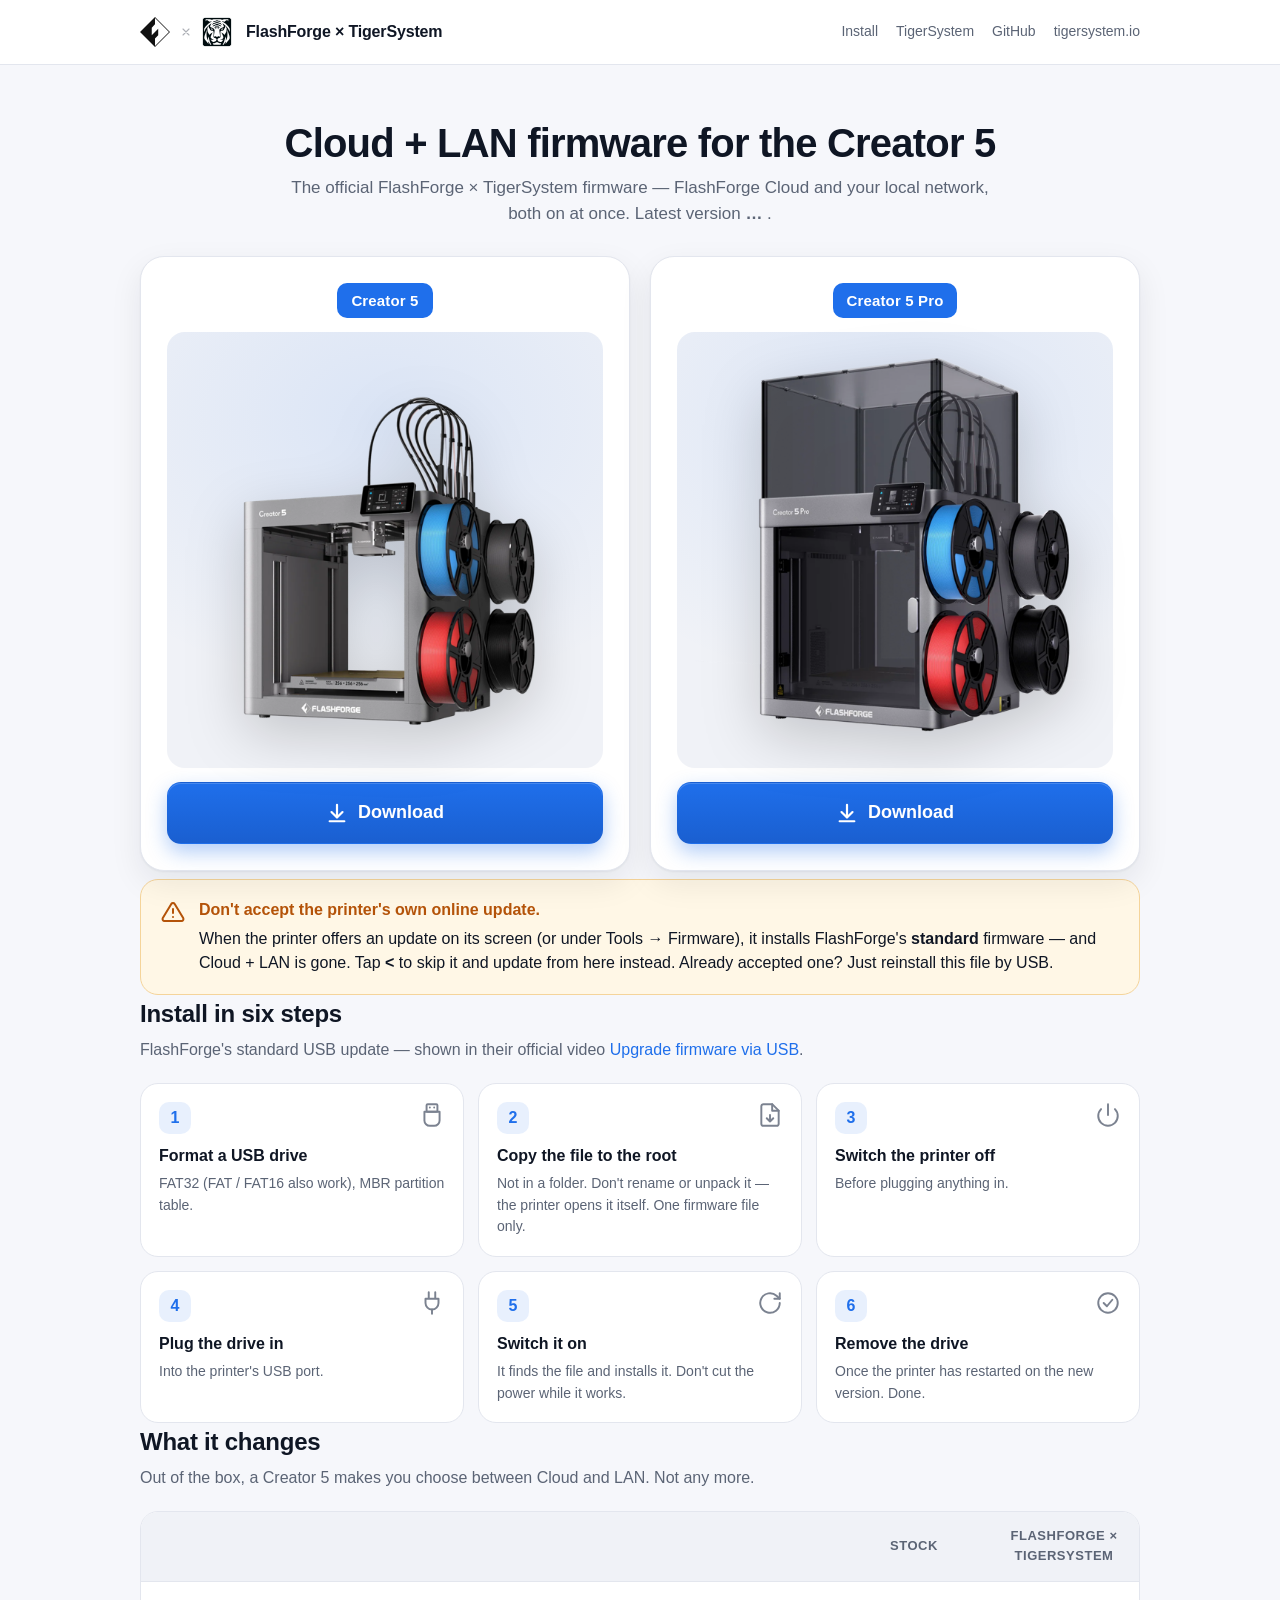
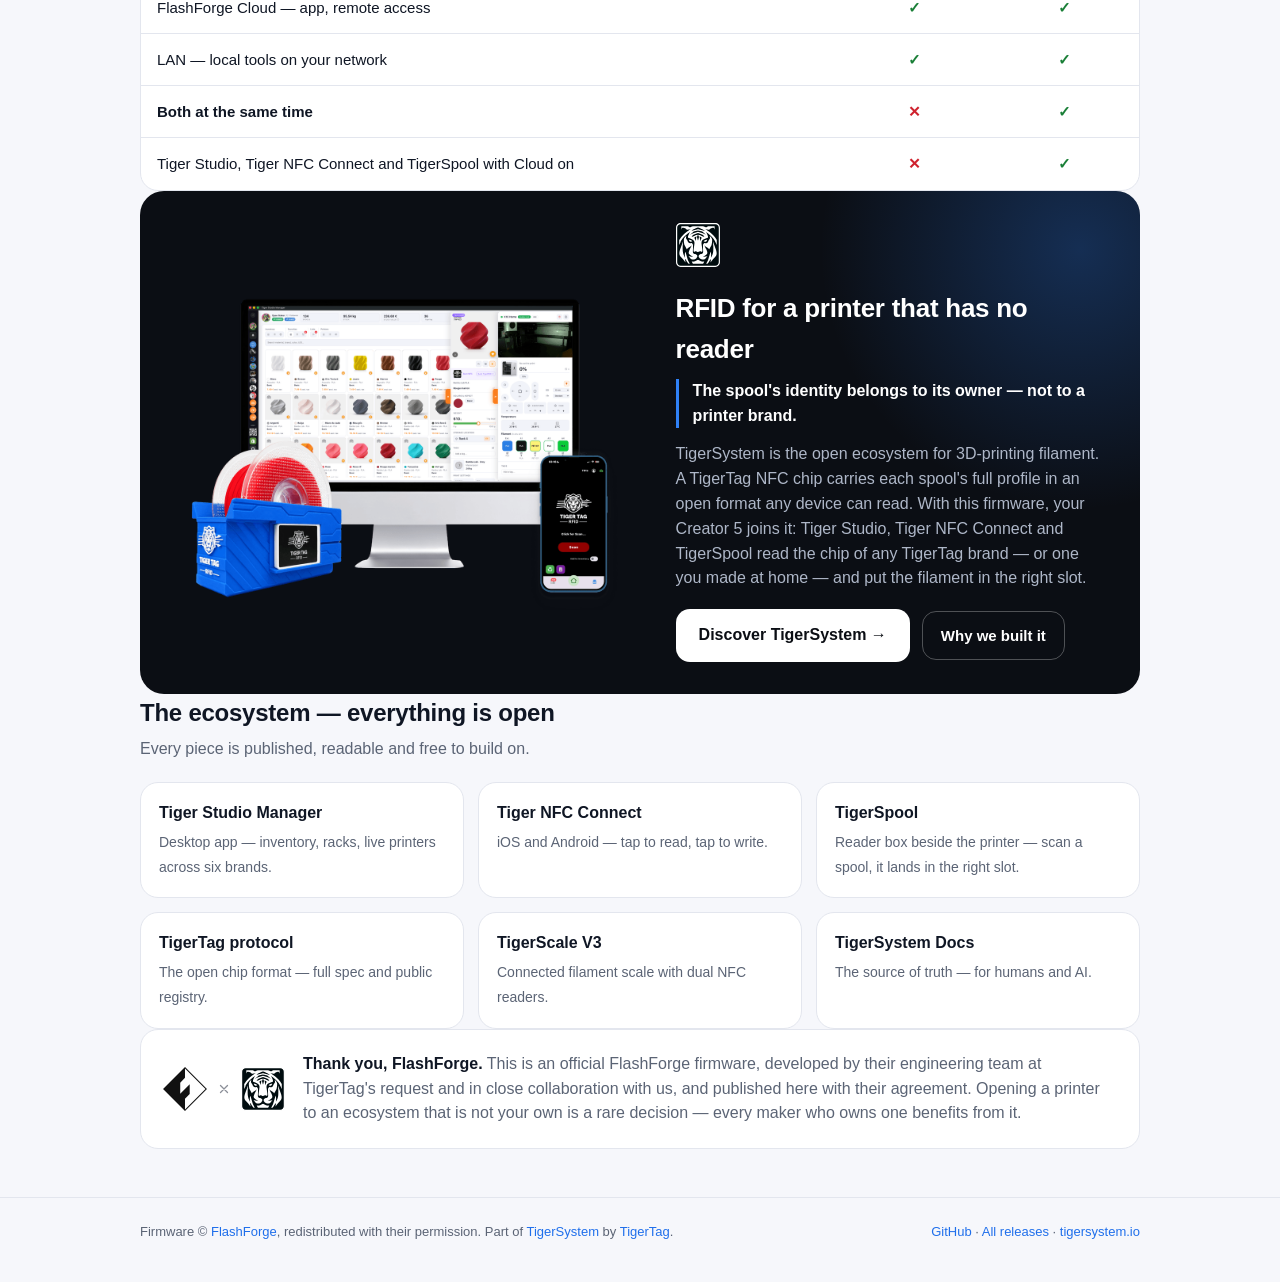
==== index.html @ a13da74b "Download landing pages: per-model page (picture, live version / date / size / SHA-256, Download butt" ====
<!doctype html>
<html lang="en" data-model="">
<head>
<meta charset="utf-8">
<meta name="viewport" content="width=device-width, initial-scale=1">
<title>FlashForge × TigerSystem — Creator 5 / 5 Pro Cloud + LAN firmware</title>
<meta name="description" content="Official FlashForge firmware for the Creator 5 and Creator 5 Pro: FlashForge Cloud and LAN at the same time. Built by FlashForge with TigerTag.">
<meta property="og:title" content="FlashForge × TigerSystem — Creator 5 / 5 Pro Cloud + LAN firmware">
<meta property="og:description" content="Official FlashForge firmware for the Creator 5 and Creator 5 Pro: FlashForge Cloud and LAN at the same time. Built by FlashForge with TigerTag.">
<meta property="og:image" content="https://tigertag-project.github.io/FlashForge-TigerTag-Creator5-Firmware-Lan-and-Cloud/assets/hero-tigersystem-ecosystem.png">
<link rel="icon" href="assets/tigersystem-icon-framed.svg" type="image/svg+xml">
<link rel="stylesheet" href="download/style.css">
</head>
<body>
<header class="topbar">
  <div class="wrap">
    <a class="brand" href="./">
      <img class="ff-mark--light" src="assets/flashforge-mark-light.svg" alt="FlashForge">
      <img class="ff-mark--dark" src="assets/flashforge-mark-dark.svg" alt="FlashForge">
      <img class="x" src="assets/x.svg" alt="×">
      <img src="assets/tigersystem-icon-framed.svg" alt="TigerSystem">
      <span>FlashForge × TigerSystem</span>
    </a>
    <nav>
      <a href="#install">Install</a>
      <a href="#tigersystem">TigerSystem</a>
      <a href="https://github.com/TigerTag-Project/FlashForge-TigerTag-Creator5-Firmware-Lan-and-Cloud">GitHub</a>
      <a href="https://tigersystem.io">tigersystem.io</a>
    </nav>
  </div>
</header>

<main class="hero">
  <div class="wrap">
    <div style="text-align:center;max-width:720px;margin:0 auto 28px">
      <h1>Cloud + LAN firmware for the Creator 5</h1>
      <p class="lede">The official FlashForge × TigerSystem firmware — FlashForge Cloud and your local network, both on at once.
      Latest version <b id="ver">…</b> <span id="date" style="opacity:.8"></span>.</p>
    </div>
    <div class="picker">
      <a class="model" href="download/creator5/">
        <span class="label">Creator 5</span>
        <div class="hero-media"><img src="assets/creator-5.png" alt="FlashForge Creator 5"></div>
        <span class="btn btn-primary"><svg viewBox="0 0 24 24" fill="none" stroke="currentColor" stroke-width="2.4" stroke-linecap="round" stroke-linejoin="round" aria-hidden="true"><path d="M12 3v13M6 11l6 6 6-6M4 21h16"/></svg>Download</span>
      </a>
      <a class="model" href="download/creator5pro/">
        <span class="label">Creator 5 Pro</span>
        <div class="hero-media"><img src="assets/creator-5-pro.png" alt="FlashForge Creator 5 Pro"></div>
        <span class="btn btn-primary"><svg viewBox="0 0 24 24" fill="none" stroke="currentColor" stroke-width="2.4" stroke-linecap="round" stroke-linejoin="round" aria-hidden="true"><path d="M12 3v13M6 11l6 6 6-6M4 21h16"/></svg>Download</span>
      </a>
    </div>
  </div>
</main>

<section class="wrap">
  <div class="warn" role="note">
    <svg viewBox="0 0 24 24" fill="none" stroke="currentColor" stroke-width="2" stroke-linecap="round" stroke-linejoin="round" aria-hidden="true"><path d="M10.3 3.9 1.8 18a2 2 0 0 0 1.7 3h17a2 2 0 0 0 1.7-3L13.7 3.9a2 2 0 0 0-3.4 0z"/><path d="M12 9v4M12 17h.01"/></svg>
    <div>
      <strong>Don't accept the printer's own online update.</strong>
      <p>When the printer offers an update on its screen (or under Tools → Firmware), it installs FlashForge's
      <b>standard</b> firmware — and Cloud + LAN is gone. Tap <b>&lt;</b> to skip it and update from here instead.
      Already accepted one? Just reinstall this file by USB.</p>
    </div>
  </div>
</section>

<section class="wrap" id="install">
  <h2>Install in six steps</h2>
  <p class="sub">FlashForge's standard USB update — shown in their official video
    <a href="https://www.youtube.com/watch?v=qaaGUUdZaHQ">Upgrade firmware via USB</a>.</p>
  <ol class="steps">
    <li><svg class="ico" viewBox="0 0 24 24" fill="none" stroke="currentColor" stroke-width="1.8" stroke-linecap="round" stroke-linejoin="round" aria-hidden="true"><rect x="7" y="2" width="10" height="7" rx="1"/><path d="M5 9h14v8a5 5 0 0 1-5 5h-4a5 5 0 0 1-5-5z"/><path d="M10 5h.01M14 5h.01"/></svg><h3>Format a USB drive</h3><p>FAT32 (FAT / FAT16 also work), MBR partition table.</p></li>
    <li><svg class="ico" viewBox="0 0 24 24" fill="none" stroke="currentColor" stroke-width="1.8" stroke-linecap="round" stroke-linejoin="round" aria-hidden="true"><path d="M14 2H6a2 2 0 0 0-2 2v16a2 2 0 0 0 2 2h12a2 2 0 0 0 2-2V8z"/><path d="M14 2v6h6M12 18v-6M9 15l3 3 3-3"/></svg><h3>Copy the file to the root</h3><p>Not in a folder. Don't rename or unpack it — the printer opens it itself. One firmware file only.</p></li>
    <li><svg class="ico" viewBox="0 0 24 24" fill="none" stroke="currentColor" stroke-width="1.8" stroke-linecap="round" stroke-linejoin="round" aria-hidden="true"><path d="M12 2v10"/><path d="M18.4 6.6a9 9 0 1 1-12.8 0"/></svg><h3>Switch the printer off</h3><p>Before plugging anything in.</p></li>
    <li><svg class="ico" viewBox="0 0 24 24" fill="none" stroke="currentColor" stroke-width="1.8" stroke-linecap="round" stroke-linejoin="round" aria-hidden="true"><path d="M9 2v6M15 2v6M6 8h12v4a6 6 0 0 1-12 0z"/><path d="M12 18v4"/></svg><h3>Plug the drive in</h3><p>Into the printer's USB port.</p></li>
    <li><svg class="ico" viewBox="0 0 24 24" fill="none" stroke="currentColor" stroke-width="1.8" stroke-linecap="round" stroke-linejoin="round" aria-hidden="true"><path d="M21 12a9 9 0 1 1-3-6.7L21 8"/><path d="M21 3v5h-5"/></svg><h3>Switch it on</h3><p>It finds the file and installs it. Don't cut the power while it works.</p></li>
    <li><svg class="ico" viewBox="0 0 24 24" fill="none" stroke="currentColor" stroke-width="1.8" stroke-linecap="round" stroke-linejoin="round" aria-hidden="true"><circle cx="12" cy="12" r="9"/><path d="m8 12 3 3 5-6"/></svg><h3>Remove the drive</h3><p>Once the printer has restarted on the new version. Done.</p></li>
  </ol>
</section>

<section class="wrap">
  <h2>What it changes</h2>
  <p class="sub">Out of the box, a Creator 5 makes you choose between Cloud and LAN. Not any more.</p>
  <table class="compare">
    <thead><tr><th></th><th class="c">Stock</th><th class="c">FlashForge × TigerSystem</th></tr></thead>
    <tbody>
      <tr><td>FlashForge Cloud — app, remote access</td><td class="c yes">✓</td><td class="c yes">✓</td></tr>
      <tr><td>LAN — local tools on your network</td><td class="c yes">✓</td><td class="c yes">✓</td></tr>
      <tr><td><b>Both at the same time</b></td><td class="c no">✕</td><td class="c yes">✓</td></tr>
      <tr><td>Tiger Studio, Tiger NFC Connect and TigerSpool with Cloud on</td><td class="c no">✕</td><td class="c yes">✓</td></tr>
    </tbody>
  </table>
</section>

<section class="wrap" id="tigersystem">
  <div class="ts">
    <img class="ts-hero" src="assets/hero-tigersystem-ecosystem.png" alt="The TigerSystem ecosystem: a TigerPOD reader, Tiger Studio Manager on a desktop and the Tiger NFC Connect app on a phone">
    <div class="ts-text">
      <img class="ts-logo" src="assets/tigersystem-icon-framed.svg" alt="TigerSystem">
      <h2>RFID for a printer that has no reader</h2>
      <blockquote>The spool's identity belongs to its owner — not to a printer brand.</blockquote>
      <p>TigerSystem is the open ecosystem for 3D-printing filament. A TigerTag NFC chip carries each spool's full
      profile in an open format any device can read. With this firmware, your Creator 5 joins it: Tiger Studio,
      Tiger NFC Connect and TigerSpool read the chip of any TigerTag brand — or one you made at home — and put the
      filament in the right slot.</p>
      <div class="actions">
        <a class="btn btn-light" href="https://tigersystem.io">Discover TigerSystem →</a>
        <a class="btn btn-outline" href="https://github.com/TigerTag-Project/TigerSystem-Docs/blob/main/docs/vision/why-tigersystem.md">Why we built it</a>
      </div>
    </div>
  </div>
</section>

<section class="wrap">
  <h2>The ecosystem — everything is open</h2>
  <p class="sub">Every piece is published, readable and free to build on.</p>
  <div class="eco">
    <a href="https://github.com/TigerTag-Project/TigerTag-Studio-Manager"><b>Tiger Studio Manager</b><span>Desktop app — inventory, racks, live printers across six brands.</span></a>
    <a href="https://github.com/TigerTag-Project/TigerSystem-Docs/blob/main/docs/products/tigertag-connect.md"><b>Tiger NFC Connect</b><span>iOS and Android — tap to read, tap to write.</span></a>
    <a href="https://github.com/TigerTag-Project/TigerSpool-RFID"><b>TigerSpool</b><span>Reader box beside the printer — scan a spool, it lands in the right slot.</span></a>
    <a href="https://github.com/TigerTag-Project/TigerTag-RFID-Guide"><b>TigerTag protocol</b><span>The open chip format — full spec and public registry.</span></a>
    <a href="https://github.com/TigerTag-Project/Tiger-Scale-V3"><b>TigerScale V3</b><span>Connected filament scale with dual NFC readers.</span></a>
    <a href="https://github.com/TigerTag-Project/TigerSystem-Docs"><b>TigerSystem Docs</b><span>The source of truth — for humans and AI.</span></a>
  </div>
</section>

<section class="wrap">
  <div class="thanks">
    <div class="logos">
      <img class="ff-mark--light" src="assets/flashforge-mark-light.svg" alt="FlashForge">
      <img class="ff-mark--dark" src="assets/flashforge-mark-dark.svg" alt="FlashForge">
      <img class="x" src="assets/x.svg" alt="×">
      <img src="assets/tigersystem-icon-framed.svg" alt="TigerSystem">
    </div>
    <p><strong>Thank you, FlashForge.</strong> This is an official FlashForge firmware, developed by their engineering
    team at TigerTag's request and in close collaboration with us, and published here with their agreement. Opening a
    printer to an ecosystem that is not your own is a rare decision — every maker who owns one benefits from it.</p>
  </div>
</section>

<footer>
  <div class="wrap">
    <span>Firmware © <a href="https://www.flashforge.com">FlashForge</a>, redistributed with their permission.
      Part of <a href="https://tigersystem.io">TigerSystem</a> by <a href="https://github.com/TigerTag-Project">TigerTag</a>.</span>
    <span><a href="https://github.com/TigerTag-Project/FlashForge-TigerTag-Creator5-Firmware-Lan-and-Cloud">GitHub</a> · <a href="https://github.com/TigerTag-Project/FlashForge-TigerTag-Creator5-Firmware-Lan-and-Cloud/releases">All releases</a> · <a href="https://tigersystem.io">tigersystem.io</a></span>
  </div>
</footer>
<script src="download/dl.js"></script>
</body>
</html>
---- download/style.css ----
/* FlashForge × TigerSystem — download pages (GitHub Pages). No build step, no dependency. */
.ff-mark--dark { display: none; }   /* before the dark block, which must win */
:root {
  --bg: #f6f7fb;
  --surface: #ffffff;
  --surface-2: #f0f2f7;
  --border: #e3e6ee;
  --text: #0f1624;
  --muted: #5b6475;
  --primary: #1f6feb;
  --primary-2: #1a5fd0;
  --primary-soft: rgba(31, 111, 235, .10);
  --warn: #b45309;
  --warn-soft: #fff7e6;
  --warn-border: #f5d49a;
  --ok: #1a7f37;
  --shadow: 0 1px 2px rgba(15, 22, 36, .05), 0 12px 32px rgba(15, 22, 36, .08);
  --radius: 18px;
  color-scheme: light;
}
@media (prefers-color-scheme: dark) {
  :root {
    --bg: #0b0e14;
    --surface: #131822;
    --surface-2: #1a2030;
    --border: #262e3f;
    --text: #e8ecf4;
    --muted: #97a1b5;
    --primary: #2f81f7;
    --primary-2: #1f6feb;
    --primary-soft: rgba(47, 129, 247, .14);
    --warn: #f0b252;
    --warn-soft: rgba(240, 178, 82, .08);
    --warn-border: rgba(240, 178, 82, .35);
    --ok: #3fb950;
    --shadow: 0 1px 2px rgba(0, 0, 0, .3), 0 16px 40px rgba(0, 0, 0, .35);
    color-scheme: dark;
  }
  .ff-mark--light { display: none; }
  .ff-mark--dark  { display: inline-block; }
}
* { box-sizing: border-box; }
html { -webkit-text-size-adjust: 100%; }
body {
  margin: 0;
  background: var(--bg);
  color: var(--text);
  font: 16px/1.55 -apple-system, BlinkMacSystemFont, "Segoe UI", Inter, Helvetica, Arial, sans-serif;
}
a { color: var(--primary); text-decoration: none; }
a:hover { text-decoration: underline; }
code { font-family: ui-monospace, SFMono-Regular, Menlo, Consolas, monospace; font-size: .9em; }

.wrap { max-width: 1040px; margin: 0 auto; padding: 0 20px; }

/* ── Top bar ─────────────────────────────────────────────────────────────── */
.topbar { border-bottom: 1px solid var(--border); background: var(--surface); }
.topbar .wrap { display: flex; align-items: center; justify-content: space-between; gap: 16px; height: 64px; }
.brand { display: flex; align-items: center; gap: 10px; color: var(--text); font-weight: 700; letter-spacing: -.01em; }
.brand:hover { text-decoration: none; }
.brand img { height: 30px; width: auto; }
.brand .x { height: 12px; opacity: .7; }
.brand span { margin-left: 4px; }
.topbar nav { display: flex; gap: 18px; font-size: 14px; }
.topbar nav a { color: var(--muted); }
.topbar nav a:hover { color: var(--text); text-decoration: none; }

/* ── Hero ────────────────────────────────────────────────────────────────── */
.hero { padding: 40px 0 8px; }
.hero-card {
  display: grid; grid-template-columns: 1fr 1.05fr; gap: 32px; align-items: center;
  background: var(--surface); border: 1px solid var(--border); border-radius: calc(var(--radius) + 6px);
  box-shadow: var(--shadow); padding: 32px;
}
.hero-media {
  position: relative; border-radius: var(--radius); padding: 18px;
  background: radial-gradient(120% 90% at 50% 20%, var(--primary-soft), transparent 70%), var(--surface-2);
  display: grid; place-items: center; aspect-ratio: 1 / 1;
}
.hero-media img { width: 100%; max-width: 420px; height: auto; filter: drop-shadow(0 18px 28px rgba(0, 0, 0, .18)); }
.label {
  display: inline-block; background: var(--primary); color: #fff; font-weight: 700; font-size: 15px;
  padding: 6px 14px; border-radius: 10px; letter-spacing: .01em;
}
.hero h1 { font-size: clamp(28px, 4vw, 40px); line-height: 1.1; margin: 16px 0 10px; letter-spacing: -.02em; }
.lede { color: var(--muted); margin: 0 0 22px; font-size: 17px; }
.meta { display: flex; flex-wrap: wrap; gap: 8px; margin-bottom: 22px; }
.chip {
  display: inline-flex; align-items: center; gap: 6px; font-size: 13px; font-weight: 600;
  background: var(--surface-2); border: 1px solid var(--border); color: var(--text);
  padding: 5px 11px; border-radius: 999px;
}
.chip b { font-weight: 700; }
.chip--ok { color: var(--ok); }

/* ── Buttons ─────────────────────────────────────────────────────────────── */
.btn {
  display: inline-flex; align-items: center; justify-content: center; gap: 10px;
  font: inherit; font-weight: 600; cursor: pointer; border-radius: 14px; border: 1px solid transparent;
  transition: transform .12s ease, box-shadow .12s ease, background .12s ease;
}
.btn:hover { text-decoration: none; }
.btn:active { transform: translateY(1px); }
.btn-primary {
  color: #fff; font-size: 18px; padding: 16px 30px; min-width: 260px;
  background: linear-gradient(180deg, var(--primary), var(--primary-2));
  box-shadow: 0 8px 20px rgba(31, 111, 235, .35), inset 0 1px 0 rgba(255, 255, 255, .18);
}
.btn-primary:hover { box-shadow: 0 10px 26px rgba(31, 111, 235, .45), inset 0 1px 0 rgba(255, 255, 255, .18); }
.btn-primary svg { width: 22px; height: 22px; }
.btn-ghost {
  color: var(--text); background: var(--surface); border-color: var(--border);
  font-size: 14px; padding: 10px 16px;
}
.btn-ghost:hover { background: var(--surface-2); }
.actions { display: flex; flex-wrap: wrap; align-items: center; gap: 12px; }
.status { margin-top: 14px; font-size: 14px; color: var(--muted); min-height: 1.5em; }
.status--ok { color: var(--ok); }

details.sha {
  margin-top: 18px; border: 1px solid var(--border); border-radius: 12px; background: var(--surface-2);
  font-size: 13px;
}
details.sha summary { cursor: pointer; padding: 10px 14px; color: var(--muted); font-weight: 600; }
details.sha .sha-body { display: flex; gap: 8px; align-items: center; padding: 0 14px 12px; }
details.sha code { flex: 1; min-width: 0; overflow-wrap: anywhere; color: var(--text); }
.copy { font-size: 12px; padding: 6px 10px; border-radius: 8px; }

/* ── Sections ────────────────────────────────────────────────────────────── */
section { padding: 40px 0 0; }
section h2 { font-size: 24px; letter-spacing: -.01em; margin: 0 0 6px; }
section .sub { color: var(--muted); margin: 0 0 20px; }

.warn {
  display: flex; gap: 14px; align-items: flex-start;
  background: var(--warn-soft); border: 1px solid var(--warn-border); border-radius: var(--radius);
  padding: 18px 20px;
}
.warn svg { flex: none; width: 24px; height: 24px; color: var(--warn); margin-top: 2px; }
.warn strong { color: var(--warn); }
.warn p { margin: 4px 0 0; }

.steps { display: grid; grid-template-columns: repeat(3, 1fr); gap: 14px; counter-reset: step; list-style: none; padding: 0; margin: 0; }
.steps li {
  background: var(--surface); border: 1px solid var(--border); border-radius: var(--radius); padding: 18px;
  position: relative;
}
.steps li::before {
  counter-increment: step; content: counter(step);
  display: grid; place-items: center; width: 32px; height: 32px; border-radius: 10px;
  background: var(--primary-soft); color: var(--primary); font-weight: 800; margin-bottom: 10px;
}
.steps .ico { position: absolute; top: 18px; right: 18px; width: 26px; height: 26px; color: var(--muted); opacity: .8; }
.steps h3 { font-size: 16px; margin: 0 0 4px; }
.steps p { margin: 0; color: var(--muted); font-size: 14px; }

.compare { width: 100%; border-collapse: separate; border-spacing: 0; background: var(--surface); border: 1px solid var(--border); border-radius: var(--radius); overflow: hidden; }
.compare th, .compare td { padding: 14px 16px; border-bottom: 1px solid var(--border); text-align: left; font-size: 15px; }
.compare tr:last-child td { border-bottom: 0; }
.compare th { background: var(--surface-2); font-size: 13px; color: var(--muted); text-transform: uppercase; letter-spacing: .04em; }
.compare td.c, .compare th.c { text-align: center; width: 150px; }
.yes { color: var(--ok); font-weight: 800; }
.no  { color: #cf222e; font-weight: 800; }

.eco { display: grid; grid-template-columns: repeat(3, 1fr); gap: 14px; }
.eco a {
  display: block; background: var(--surface); border: 1px solid var(--border); border-radius: var(--radius);
  padding: 18px; color: var(--text);
}
.eco a:hover { text-decoration: none; border-color: var(--primary); }
.eco b { display: block; margin-bottom: 4px; }
.eco span { color: var(--muted); font-size: 14px; }

.thanks {
  display: flex; gap: 18px; align-items: center;
  background: var(--surface); border: 1px solid var(--border); border-radius: var(--radius); padding: 22px;
}
.thanks .logos { display: flex; align-items: center; gap: 10px; flex: none; }
.thanks .logos img { height: 44px; }
.thanks .logos .x { height: 14px; }
.thanks p { margin: 0; color: var(--muted); }
.thanks p strong { color: var(--text); }

/* ── Model picker (home) ─────────────────────────────────────────────────── */
.picker { display: grid; grid-template-columns: 1fr 1fr; gap: 20px; }
.model {
  display: flex; flex-direction: column; align-items: center; text-align: center; gap: 14px;
  background: var(--surface); border: 1px solid var(--border); border-radius: calc(var(--radius) + 6px);
  box-shadow: var(--shadow); padding: 26px; color: var(--text);
}
.model:hover { text-decoration: none; border-color: var(--primary); }
.model .hero-media { width: 100%; }
.model .btn-primary { min-width: 0; width: 100%; }

footer { margin: 48px 0 0; border-top: 1px solid var(--border); padding: 24px 0 40px; color: var(--muted); font-size: 13px; }
footer .wrap { display: flex; flex-wrap: wrap; justify-content: space-between; gap: 12px; }

@media (max-width: 860px) {
  .hero-card { grid-template-columns: 1fr; padding: 22px; gap: 20px; }
  .hero-media { aspect-ratio: auto; }
  .hero-media img { max-width: 300px; }
  .steps, .eco { grid-template-columns: 1fr 1fr; }
  .topbar nav { display: none; }
}
@media (max-width: 560px) {
  .wrap { padding: 0 16px; }
  .hero { padding-top: 20px; }
  .steps, .eco, .picker { grid-template-columns: 1fr; }
  .btn-primary { width: 100%; min-width: 0; }
  .thanks { flex-direction: column; align-items: flex-start; }
  .compare td.c, .compare th.c { width: 90px; }
}

/* ── TigerSystem showcase ────────────────────────────────────────────────── */
.ts {
  display: grid; grid-template-columns: 1.1fr 1fr; gap: 28px; align-items: center;
  background: #0b0e14; color: #e8ecf4; border-radius: calc(var(--radius) + 6px);
  padding: 32px; overflow: hidden; position: relative;
}
.ts::before {
  content: ""; position: absolute; inset: -40% -20% auto auto; width: 520px; height: 520px;
  background: radial-gradient(closest-side, rgba(47, 129, 247, .28), transparent); pointer-events: none;
}
.ts img.ts-hero { width: 100%; height: auto; border-radius: 14px; position: relative; }
.ts .ts-text { position: relative; }
.ts .ts-logo { height: 44px; margin-bottom: 14px; }
.ts h2 { color: #fff; font-size: 26px; margin: 0 0 10px; }
.ts blockquote { margin: 0 0 14px; padding: 0 0 0 14px; border-left: 3px solid #2f81f7; color: #fff; font-weight: 600; }
.ts p { color: #aeb7c8; margin: 0 0 18px; }
.ts .btn-light { color: #0b0e14; background: #fff; font-size: 16px; padding: 13px 22px; }
.ts .btn-light:hover { background: #e9eefb; }
.ts .btn-outline { color: #fff; border-color: rgba(255, 255, 255, .28); font-size: 15px; padding: 12px 18px; }
.ts .btn-outline:hover { background: rgba(255, 255, 255, .08); }
@media (max-width: 860px) { .ts { grid-template-columns: 1fr; padding: 22px; } }
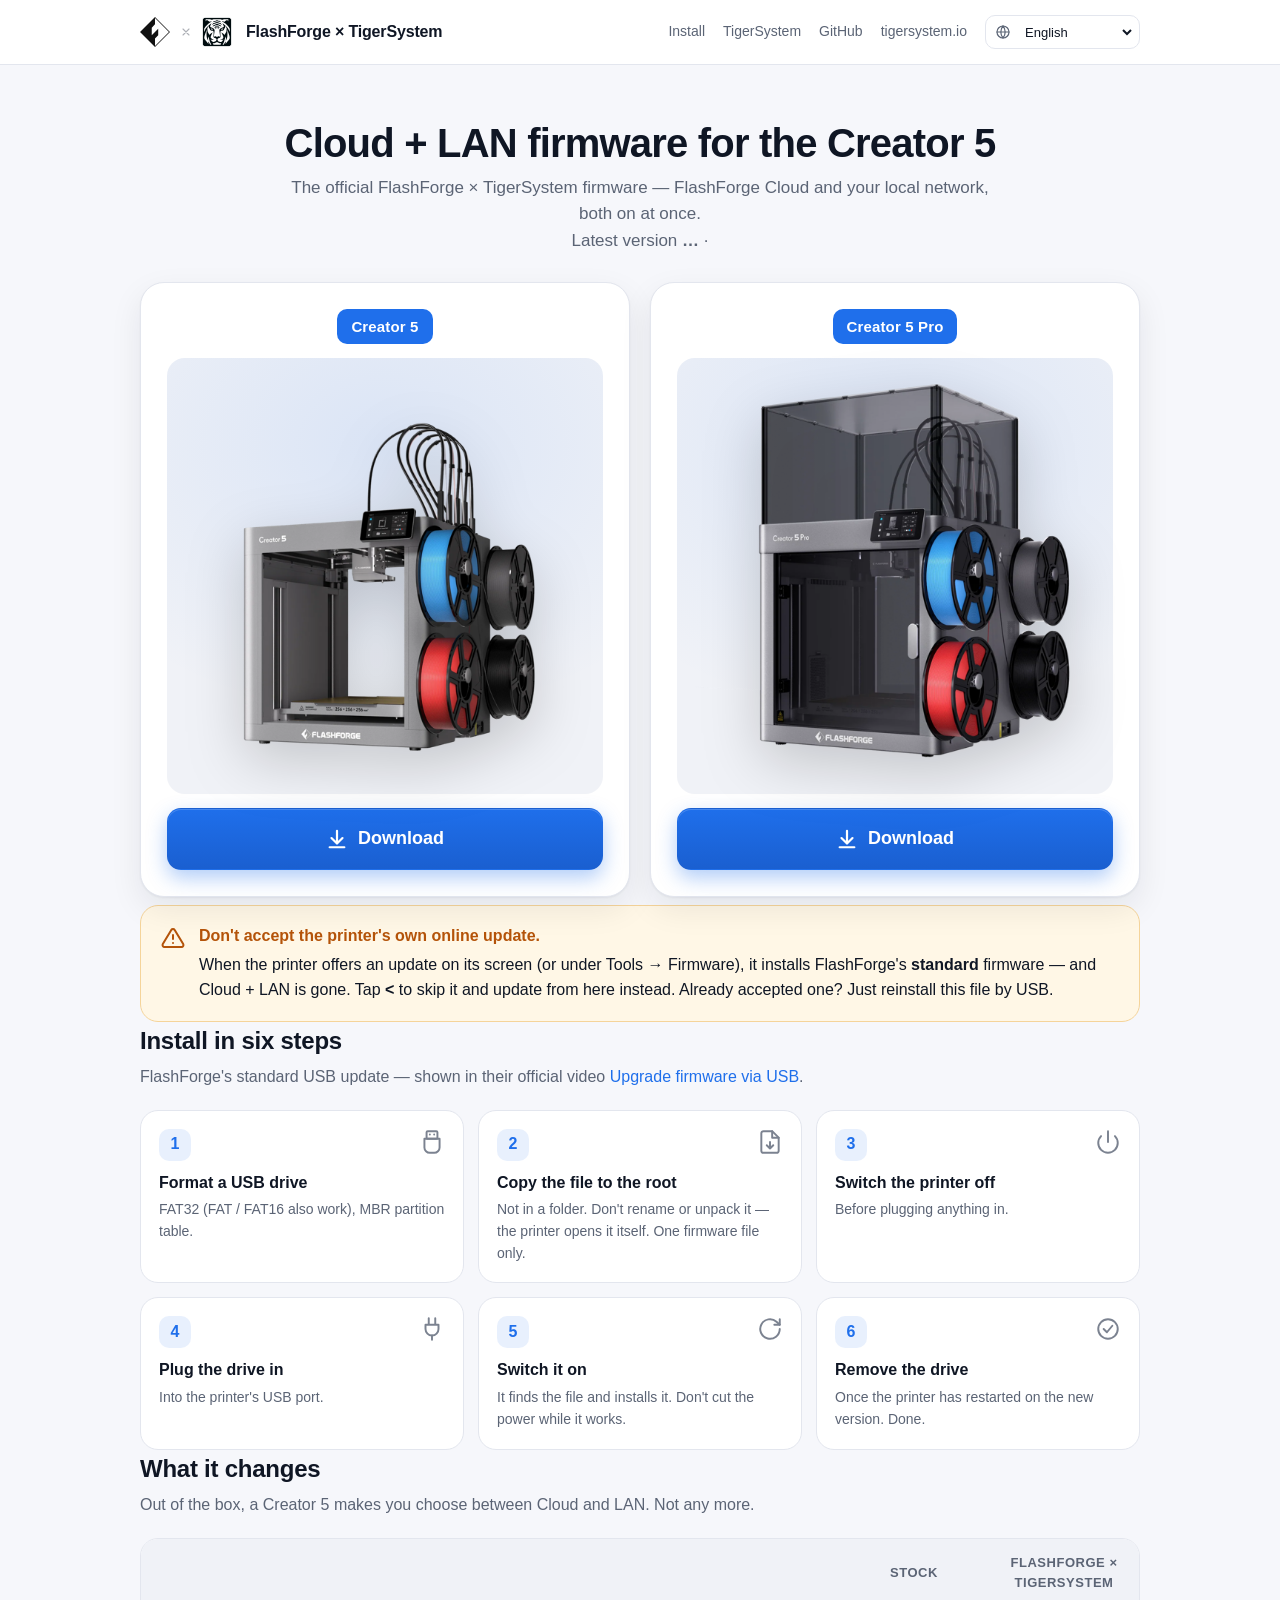
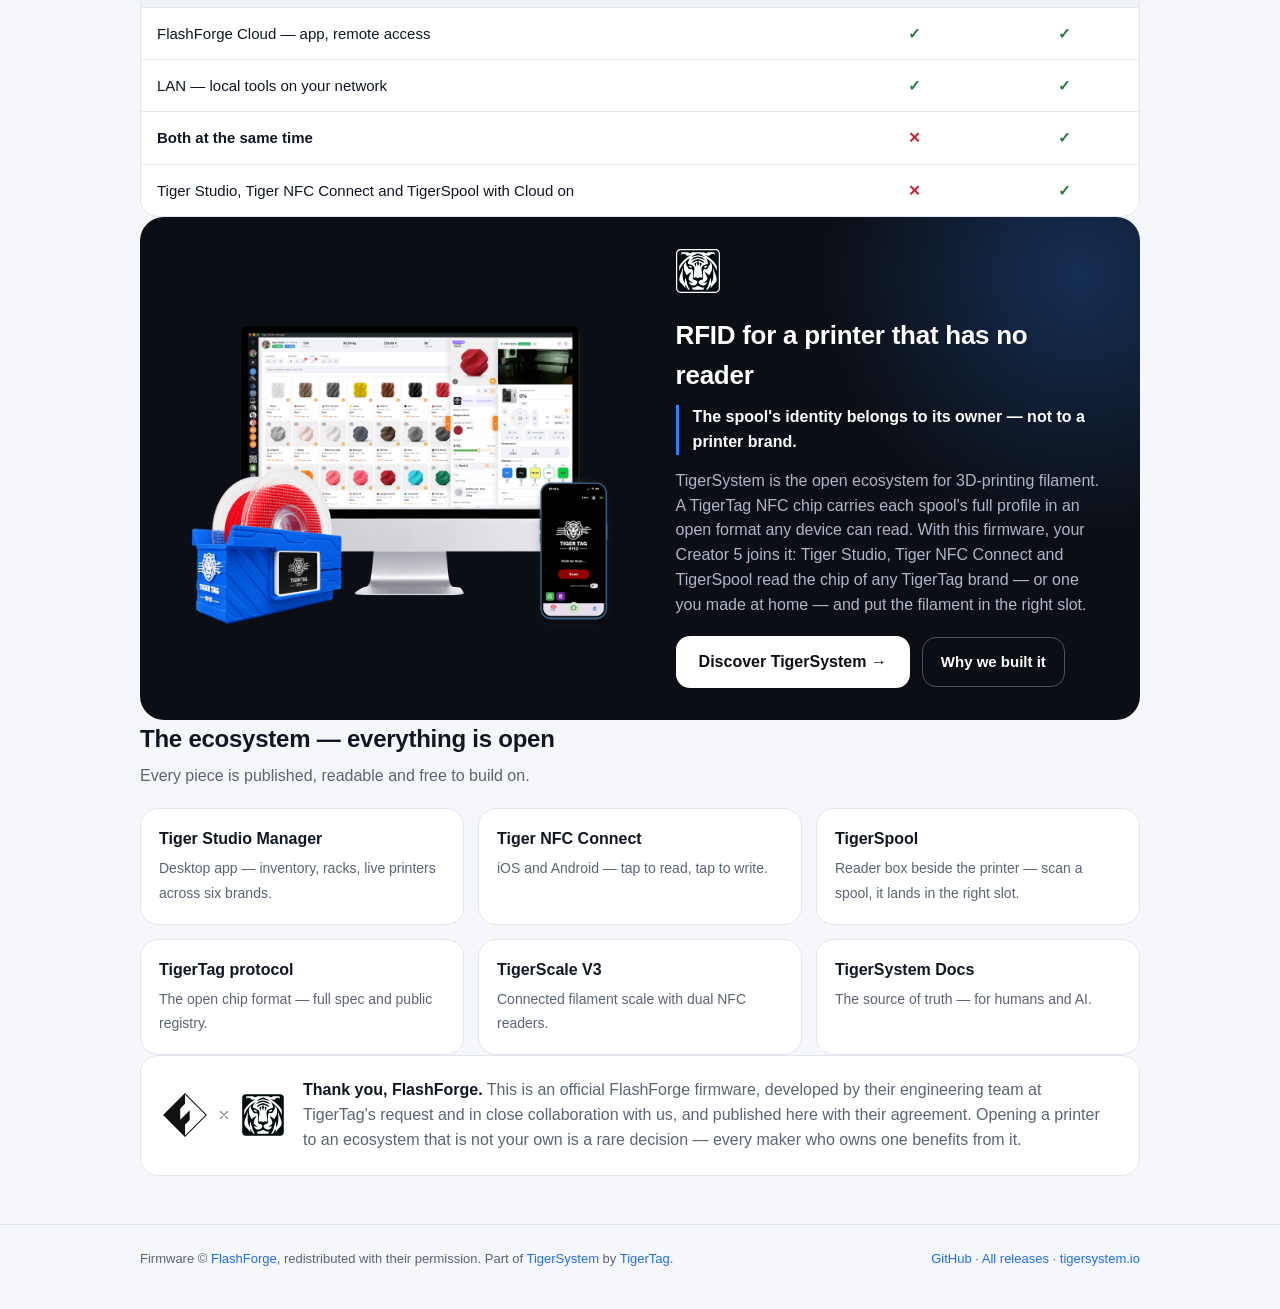
==== commit 2085da2f: "Download pages in 11 languages (same as Tiger Studio Manager): i18n.js dictionary, header language p" ====
--- a/index.html
+++ b/index.html
@@ -21,32 +21,35 @@
       <img src="assets/tigersystem-icon-framed.svg" alt="TigerSystem">
       <span>FlashForge × TigerSystem</span>
     </a>
-    <nav>
-      <a href="#install">Install</a>
-      <a href="#tigersystem">TigerSystem</a>
-      <a href="https://github.com/TigerTag-Project/FlashForge-TigerTag-Creator5-Firmware-Lan-and-Cloud">GitHub</a>
-      <a href="https://tigersystem.io">tigersystem.io</a>
-    </nav>
+    <div class="topbar-right">
+      <nav>
+        <a href="#install" data-i18n="nav.install">Install</a>
+        <a href="#tigersystem">TigerSystem</a>
+        <a href="https://github.com/TigerTag-Project/FlashForge-TigerTag-Creator5-Firmware-Lan-and-Cloud">GitHub</a>
+        <a href="https://tigersystem.io">tigersystem.io</a>
+      </nav>
+      <label class="lang"><svg viewBox="0 0 24 24" fill="none" stroke="currentColor" stroke-width="1.8" stroke-linecap="round" stroke-linejoin="round" aria-hidden="true"><circle cx="12" cy="12" r="9"/><path d="M3 12h18M12 3a14 14 0 0 1 0 18M12 3a14 14 0 0 0 0 18"/></svg><select id="lang" aria-label="Language"><option value="en">English</option></select></label>
+    </div>
   </div>
 </header>
 
 <main class="hero">
   <div class="wrap">
-    <div style="text-align:center;max-width:720px;margin:0 auto 28px">
-      <h1>Cloud + LAN firmware for the Creator 5</h1>
-      <p class="lede">The official FlashForge × TigerSystem firmware — FlashForge Cloud and your local network, both on at once.
-      Latest version <b id="ver">…</b> <span id="date" style="opacity:.8"></span>.</p>
+    <div class="home-head">
+      <h1 data-i18n="home.title">Cloud + LAN firmware for the Creator 5</h1>
+      <p class="lede"><span data-i18n="home.lede">The official FlashForge × TigerSystem firmware — FlashForge Cloud and your
+      local network, both on at once.</span><br><span data-i18n="home.latest">Latest version</span> <b id="ver">…</b> · <span id="date"></span></p>
     </div>
     <div class="picker">
       <a class="model" href="download/creator5/">
         <span class="label">Creator 5</span>
         <div class="hero-media"><img src="assets/creator-5.png" alt="FlashForge Creator 5"></div>
-        <span class="btn btn-primary"><svg viewBox="0 0 24 24" fill="none" stroke="currentColor" stroke-width="2.4" stroke-linecap="round" stroke-linejoin="round" aria-hidden="true"><path d="M12 3v13M6 11l6 6 6-6M4 21h16"/></svg>Download</span>
+        <span class="btn btn-primary"><svg viewBox="0 0 24 24" fill="none" stroke="currentColor" stroke-width="2.4" stroke-linecap="round" stroke-linejoin="round" aria-hidden="true"><path d="M12 3v13M6 11l6 6 6-6M4 21h16"/></svg><span data-i18n="home.download">Download</span></span>
       </a>
       <a class="model" href="download/creator5pro/">
         <span class="label">Creator 5 Pro</span>
         <div class="hero-media"><img src="assets/creator-5-pro.png" alt="FlashForge Creator 5 Pro"></div>
-        <span class="btn btn-primary"><svg viewBox="0 0 24 24" fill="none" stroke="currentColor" stroke-width="2.4" stroke-linecap="round" stroke-linejoin="round" aria-hidden="true"><path d="M12 3v13M6 11l6 6 6-6M4 21h16"/></svg>Download</span>
+        <span class="btn btn-primary"><svg viewBox="0 0 24 24" fill="none" stroke="currentColor" stroke-width="2.4" stroke-linecap="round" stroke-linejoin="round" aria-hidden="true"><path d="M12 3v13M6 11l6 6 6-6M4 21h16"/></svg><span data-i18n="home.download">Download</span></span>
       </a>
     </div>
   </div>
@@ -56,8 +59,8 @@
   <div class="warn" role="note">
     <svg viewBox="0 0 24 24" fill="none" stroke="currentColor" stroke-width="2" stroke-linecap="round" stroke-linejoin="round" aria-hidden="true"><path d="M10.3 3.9 1.8 18a2 2 0 0 0 1.7 3h17a2 2 0 0 0 1.7-3L13.7 3.9a2 2 0 0 0-3.4 0z"/><path d="M12 9v4M12 17h.01"/></svg>
     <div>
-      <strong>Don't accept the printer's own online update.</strong>
-      <p>When the printer offers an update on its screen (or under Tools → Firmware), it installs FlashForge's
+      <strong data-i18n="warn.title">Don't accept the printer's own online update.</strong>
+      <p data-i18n="warn.body">When the printer offers an update on its screen (or under Tools → Firmware), it installs FlashForge's
       <b>standard</b> firmware — and Cloud + LAN is gone. Tap <b>&lt;</b> to skip it and update from here instead.
       Already accepted one? Just reinstall this file by USB.</p>
     </div>
@@ -65,29 +68,29 @@
 </section>
 
 <section class="wrap" id="install">
-  <h2>Install in six steps</h2>
-  <p class="sub">FlashForge's standard USB update — shown in their official video
+  <h2 data-i18n="install.title">Install in six steps</h2>
+  <p class="sub" data-i18n="install.sub">FlashForge's standard USB update — shown in their official video
     <a href="https://www.youtube.com/watch?v=qaaGUUdZaHQ">Upgrade firmware via USB</a>.</p>
   <ol class="steps">
-    <li><svg class="ico" viewBox="0 0 24 24" fill="none" stroke="currentColor" stroke-width="1.8" stroke-linecap="round" stroke-linejoin="round" aria-hidden="true"><rect x="7" y="2" width="10" height="7" rx="1"/><path d="M5 9h14v8a5 5 0 0 1-5 5h-4a5 5 0 0 1-5-5z"/><path d="M10 5h.01M14 5h.01"/></svg><h3>Format a USB drive</h3><p>FAT32 (FAT / FAT16 also work), MBR partition table.</p></li>
-    <li><svg class="ico" viewBox="0 0 24 24" fill="none" stroke="currentColor" stroke-width="1.8" stroke-linecap="round" stroke-linejoin="round" aria-hidden="true"><path d="M14 2H6a2 2 0 0 0-2 2v16a2 2 0 0 0 2 2h12a2 2 0 0 0 2-2V8z"/><path d="M14 2v6h6M12 18v-6M9 15l3 3 3-3"/></svg><h3>Copy the file to the root</h3><p>Not in a folder. Don't rename or unpack it — the printer opens it itself. One firmware file only.</p></li>
-    <li><svg class="ico" viewBox="0 0 24 24" fill="none" stroke="currentColor" stroke-width="1.8" stroke-linecap="round" stroke-linejoin="round" aria-hidden="true"><path d="M12 2v10"/><path d="M18.4 6.6a9 9 0 1 1-12.8 0"/></svg><h3>Switch the printer off</h3><p>Before plugging anything in.</p></li>
-    <li><svg class="ico" viewBox="0 0 24 24" fill="none" stroke="currentColor" stroke-width="1.8" stroke-linecap="round" stroke-linejoin="round" aria-hidden="true"><path d="M9 2v6M15 2v6M6 8h12v4a6 6 0 0 1-12 0z"/><path d="M12 18v4"/></svg><h3>Plug the drive in</h3><p>Into the printer's USB port.</p></li>
-    <li><svg class="ico" viewBox="0 0 24 24" fill="none" stroke="currentColor" stroke-width="1.8" stroke-linecap="round" stroke-linejoin="round" aria-hidden="true"><path d="M21 12a9 9 0 1 1-3-6.7L21 8"/><path d="M21 3v5h-5"/></svg><h3>Switch it on</h3><p>It finds the file and installs it. Don't cut the power while it works.</p></li>
-    <li><svg class="ico" viewBox="0 0 24 24" fill="none" stroke="currentColor" stroke-width="1.8" stroke-linecap="round" stroke-linejoin="round" aria-hidden="true"><circle cx="12" cy="12" r="9"/><path d="m8 12 3 3 5-6"/></svg><h3>Remove the drive</h3><p>Once the printer has restarted on the new version. Done.</p></li>
+    <li><svg class="ico" viewBox="0 0 24 24" fill="none" stroke="currentColor" stroke-width="1.8" stroke-linecap="round" stroke-linejoin="round" aria-hidden="true"><rect x="7" y="2" width="10" height="7" rx="1"/><path d="M5 9h14v8a5 5 0 0 1-5 5h-4a5 5 0 0 1-5-5z"/><path d="M10 5h.01M14 5h.01"/></svg><h3 data-i18n="s1.t">Format a USB drive</h3><p data-i18n="s1.d">FAT32 (FAT / FAT16 also work), MBR partition table.</p></li>
+    <li><svg class="ico" viewBox="0 0 24 24" fill="none" stroke="currentColor" stroke-width="1.8" stroke-linecap="round" stroke-linejoin="round" aria-hidden="true"><path d="M14 2H6a2 2 0 0 0-2 2v16a2 2 0 0 0 2 2h12a2 2 0 0 0 2-2V8z"/><path d="M14 2v6h6M12 18v-6M9 15l3 3 3-3"/></svg><h3 data-i18n="s2.t">Copy the file to the root</h3><p data-i18n="s2.d">Not in a folder. Don't rename or unpack it — the printer opens it itself. One firmware file only.</p></li>
+    <li><svg class="ico" viewBox="0 0 24 24" fill="none" stroke="currentColor" stroke-width="1.8" stroke-linecap="round" stroke-linejoin="round" aria-hidden="true"><path d="M12 2v10"/><path d="M18.4 6.6a9 9 0 1 1-12.8 0"/></svg><h3 data-i18n="s3.t">Switch the printer off</h3><p data-i18n="s3.d">Before plugging anything in.</p></li>
+    <li><svg class="ico" viewBox="0 0 24 24" fill="none" stroke="currentColor" stroke-width="1.8" stroke-linecap="round" stroke-linejoin="round" aria-hidden="true"><path d="M9 2v6M15 2v6M6 8h12v4a6 6 0 0 1-12 0z"/><path d="M12 18v4"/></svg><h3 data-i18n="s4.t">Plug the drive in</h3><p data-i18n="s4.d">Into the printer's USB port.</p></li>
+    <li><svg class="ico" viewBox="0 0 24 24" fill="none" stroke="currentColor" stroke-width="1.8" stroke-linecap="round" stroke-linejoin="round" aria-hidden="true"><path d="M21 12a9 9 0 1 1-3-6.7L21 8"/><path d="M21 3v5h-5"/></svg><h3 data-i18n="s5.t">Switch it on</h3><p data-i18n="s5.d">It finds the file and installs it. Don't cut the power while it works.</p></li>
+    <li><svg class="ico" viewBox="0 0 24 24" fill="none" stroke="currentColor" stroke-width="1.8" stroke-linecap="round" stroke-linejoin="round" aria-hidden="true"><circle cx="12" cy="12" r="9"/><path d="m8 12 3 3 5-6"/></svg><h3 data-i18n="s6.t">Remove the drive</h3><p data-i18n="s6.d">Once the printer has restarted on the new version. Done.</p></li>
   </ol>
 </section>
 
 <section class="wrap">
-  <h2>What it changes</h2>
-  <p class="sub">Out of the box, a Creator 5 makes you choose between Cloud and LAN. Not any more.</p>
+  <h2 data-i18n="chg.title">What it changes</h2>
+  <p class="sub" data-i18n="chg.sub">Out of the box, a Creator 5 makes you choose between Cloud and LAN. Not any more.</p>
   <table class="compare">
-    <thead><tr><th></th><th class="c">Stock</th><th class="c">FlashForge × TigerSystem</th></tr></thead>
+    <thead><tr><th></th><th class="c" data-i18n="chg.stock">Stock</th><th class="c">FlashForge × TigerSystem</th></tr></thead>
     <tbody>
-      <tr><td>FlashForge Cloud — app, remote access</td><td class="c yes">✓</td><td class="c yes">✓</td></tr>
-      <tr><td>LAN — local tools on your network</td><td class="c yes">✓</td><td class="c yes">✓</td></tr>
-      <tr><td><b>Both at the same time</b></td><td class="c no">✕</td><td class="c yes">✓</td></tr>
-      <tr><td>Tiger Studio, Tiger NFC Connect and TigerSpool with Cloud on</td><td class="c no">✕</td><td class="c yes">✓</td></tr>
+      <tr><td data-i18n="chg.r1">FlashForge Cloud — app, remote access</td><td class="c yes">✓</td><td class="c yes">✓</td></tr>
+      <tr><td data-i18n="chg.r2">LAN — local tools on your network</td><td class="c yes">✓</td><td class="c yes">✓</td></tr>
+      <tr><td data-i18n="chg.r3"><b>Both at the same time</b></td><td class="c no">✕</td><td class="c yes">✓</td></tr>
+      <tr><td data-i18n="chg.r4">Tiger Studio, Tiger NFC Connect and TigerSpool with Cloud on</td><td class="c no">✕</td><td class="c yes">✓</td></tr>
     </tbody>
   </table>
 </section>
@@ -97,30 +100,30 @@
     <img class="ts-hero" src="assets/hero-tigersystem-ecosystem.png" alt="The TigerSystem ecosystem: a TigerPOD reader, Tiger Studio Manager on a desktop and the Tiger NFC Connect app on a phone">
     <div class="ts-text">
       <img class="ts-logo" src="assets/tigersystem-icon-framed.svg" alt="TigerSystem">
-      <h2>RFID for a printer that has no reader</h2>
-      <blockquote>The spool's identity belongs to its owner — not to a printer brand.</blockquote>
-      <p>TigerSystem is the open ecosystem for 3D-printing filament. A TigerTag NFC chip carries each spool's full
+      <h2 data-i18n="ts.title">RFID for a printer that has no reader</h2>
+      <blockquote data-i18n="ts.quote">The spool's identity belongs to its owner — not to a printer brand.</blockquote>
+      <p data-i18n="ts.body">TigerSystem is the open ecosystem for 3D-printing filament. A TigerTag NFC chip carries each spool's full
       profile in an open format any device can read. With this firmware, your Creator 5 joins it: Tiger Studio,
       Tiger NFC Connect and TigerSpool read the chip of any TigerTag brand — or one you made at home — and put the
       filament in the right slot.</p>
       <div class="actions">
-        <a class="btn btn-light" href="https://tigersystem.io">Discover TigerSystem →</a>
-        <a class="btn btn-outline" href="https://github.com/TigerTag-Project/TigerSystem-Docs/blob/main/docs/vision/why-tigersystem.md">Why we built it</a>
+        <a class="btn btn-light" href="https://tigersystem.io" data-i18n="ts.cta">Discover TigerSystem →</a>
+        <a class="btn btn-outline" href="https://github.com/TigerTag-Project/TigerSystem-Docs/blob/main/docs/vision/why-tigersystem.md" data-i18n="ts.why">Why we built it</a>
       </div>
     </div>
   </div>
 </section>
 
 <section class="wrap">
-  <h2>The ecosystem — everything is open</h2>
-  <p class="sub">Every piece is published, readable and free to build on.</p>
+  <h2 data-i18n="eco.title">The ecosystem — everything is open</h2>
+  <p class="sub" data-i18n="eco.sub">Every piece is published, readable and free to build on.</p>
   <div class="eco">
-    <a href="https://github.com/TigerTag-Project/TigerTag-Studio-Manager"><b>Tiger Studio Manager</b><span>Desktop app — inventory, racks, live printers across six brands.</span></a>
-    <a href="https://github.com/TigerTag-Project/TigerSystem-Docs/blob/main/docs/products/tigertag-connect.md"><b>Tiger NFC Connect</b><span>iOS and Android — tap to read, tap to write.</span></a>
-    <a href="https://github.com/TigerTag-Project/TigerSpool-RFID"><b>TigerSpool</b><span>Reader box beside the printer — scan a spool, it lands in the right slot.</span></a>
-    <a href="https://github.com/TigerTag-Project/TigerTag-RFID-Guide"><b>TigerTag protocol</b><span>The open chip format — full spec and public registry.</span></a>
-    <a href="https://github.com/TigerTag-Project/Tiger-Scale-V3"><b>TigerScale V3</b><span>Connected filament scale with dual NFC readers.</span></a>
-    <a href="https://github.com/TigerTag-Project/TigerSystem-Docs"><b>TigerSystem Docs</b><span>The source of truth — for humans and AI.</span></a>
+    <a href="https://github.com/TigerTag-Project/TigerTag-Studio-Manager"><b>Tiger Studio Manager</b><span data-i18n="eco.studio">Desktop app — inventory, racks, live printers across six brands.</span></a>
+    <a href="https://github.com/TigerTag-Project/TigerSystem-Docs/blob/main/docs/products/tigertag-connect.md"><b>Tiger NFC Connect</b><span data-i18n="eco.nfc">iOS and Android — tap to read, tap to write.</span></a>
+    <a href="https://github.com/TigerTag-Project/TigerSpool-RFID"><b>TigerSpool</b><span data-i18n="eco.spool">Reader box beside the printer — scan a spool, it lands in the right slot.</span></a>
+    <a href="https://github.com/TigerTag-Project/TigerTag-RFID-Guide"><b data-i18n="eco.proto.b">TigerTag protocol</b><span data-i18n="eco.proto">The open chip format — full spec and public registry.</span></a>
+    <a href="https://github.com/TigerTag-Project/Tiger-Scale-V3"><b>TigerScale V3</b><span data-i18n="eco.scale">Connected filament scale with dual NFC readers.</span></a>
+    <a href="https://github.com/TigerTag-Project/TigerSystem-Docs"><b>TigerSystem Docs</b><span data-i18n="eco.docs">The source of truth — for humans and AI.</span></a>
   </div>
 </section>
 
@@ -132,7 +135,7 @@
       <img class="x" src="assets/x.svg" alt="×">
       <img src="assets/tigersystem-icon-framed.svg" alt="TigerSystem">
     </div>
-    <p><strong>Thank you, FlashForge.</strong> This is an official FlashForge firmware, developed by their engineering
+    <p data-i18n="thanks"><strong>Thank you, FlashForge.</strong> This is an official FlashForge firmware, developed by their engineering
     team at TigerTag's request and in close collaboration with us, and published here with their agreement. Opening a
     printer to an ecosystem that is not your own is a rare decision — every maker who owns one benefits from it.</p>
   </div>
@@ -140,11 +143,12 @@
 
 <footer>
   <div class="wrap">
-    <span>Firmware © <a href="https://www.flashforge.com">FlashForge</a>, redistributed with their permission.
+    <span data-i18n="foot.copy">Firmware © <a href="https://www.flashforge.com">FlashForge</a>, redistributed with their permission.
       Part of <a href="https://tigersystem.io">TigerSystem</a> by <a href="https://github.com/TigerTag-Project">TigerTag</a>.</span>
-    <span><a href="https://github.com/TigerTag-Project/FlashForge-TigerTag-Creator5-Firmware-Lan-and-Cloud">GitHub</a> · <a href="https://github.com/TigerTag-Project/FlashForge-TigerTag-Creator5-Firmware-Lan-and-Cloud/releases">All releases</a> · <a href="https://tigersystem.io">tigersystem.io</a></span>
+    <span><a href="https://github.com/TigerTag-Project/FlashForge-TigerTag-Creator5-Firmware-Lan-and-Cloud">GitHub</a> · <a href="https://github.com/TigerTag-Project/FlashForge-TigerTag-Creator5-Firmware-Lan-and-Cloud/releases" data-i18n="foot.releases">All releases</a> · <a href="https://tigersystem.io">tigersystem.io</a></span>
   </div>
 </footer>
+<script src="download/i18n.js"></script>
 <script src="download/dl.js"></script>
 </body>
 </html>
--- a/download/style.css
+++ b/download/style.css
@@ -232,3 +232,23 @@
 .ts .btn-outline { color: #fff; border-color: rgba(255, 255, 255, .28); font-size: 15px; padding: 12px 18px; }
 .ts .btn-outline:hover { background: rgba(255, 255, 255, .08); }
 @media (max-width: 860px) { .ts { grid-template-columns: 1fr; padding: 22px; } }
+
+/* ── Language picker ─────────────────────────────────────────────────────── */
+.topbar-right { display: flex; align-items: center; gap: 18px; }
+.lang {
+  display: inline-flex; align-items: center; gap: 6px; color: var(--muted);
+  border: 1px solid var(--border); border-radius: 10px; padding: 0 4px 0 9px; height: 34px; background: var(--surface);
+}
+.lang svg { width: 16px; height: 16px; flex: none; }
+.lang select {
+  font: inherit; font-size: 13px; color: var(--text); background: transparent; border: 0; outline: none;
+  padding: 6px 4px; cursor: pointer;
+}
+.lang:focus-within { border-color: var(--primary); }
+.home-head { text-align: center; max-width: 720px; margin: 0 auto 28px; }
+@media (max-width: 560px) {
+  .brand span { display: none; }            /* the two marks say it; the name crowded the bar */
+  .brand img { height: 26px; }
+  .lang { height: 32px; padding-left: 7px; }
+  .lang select { max-width: 120px; font-size: 13px; }
+}
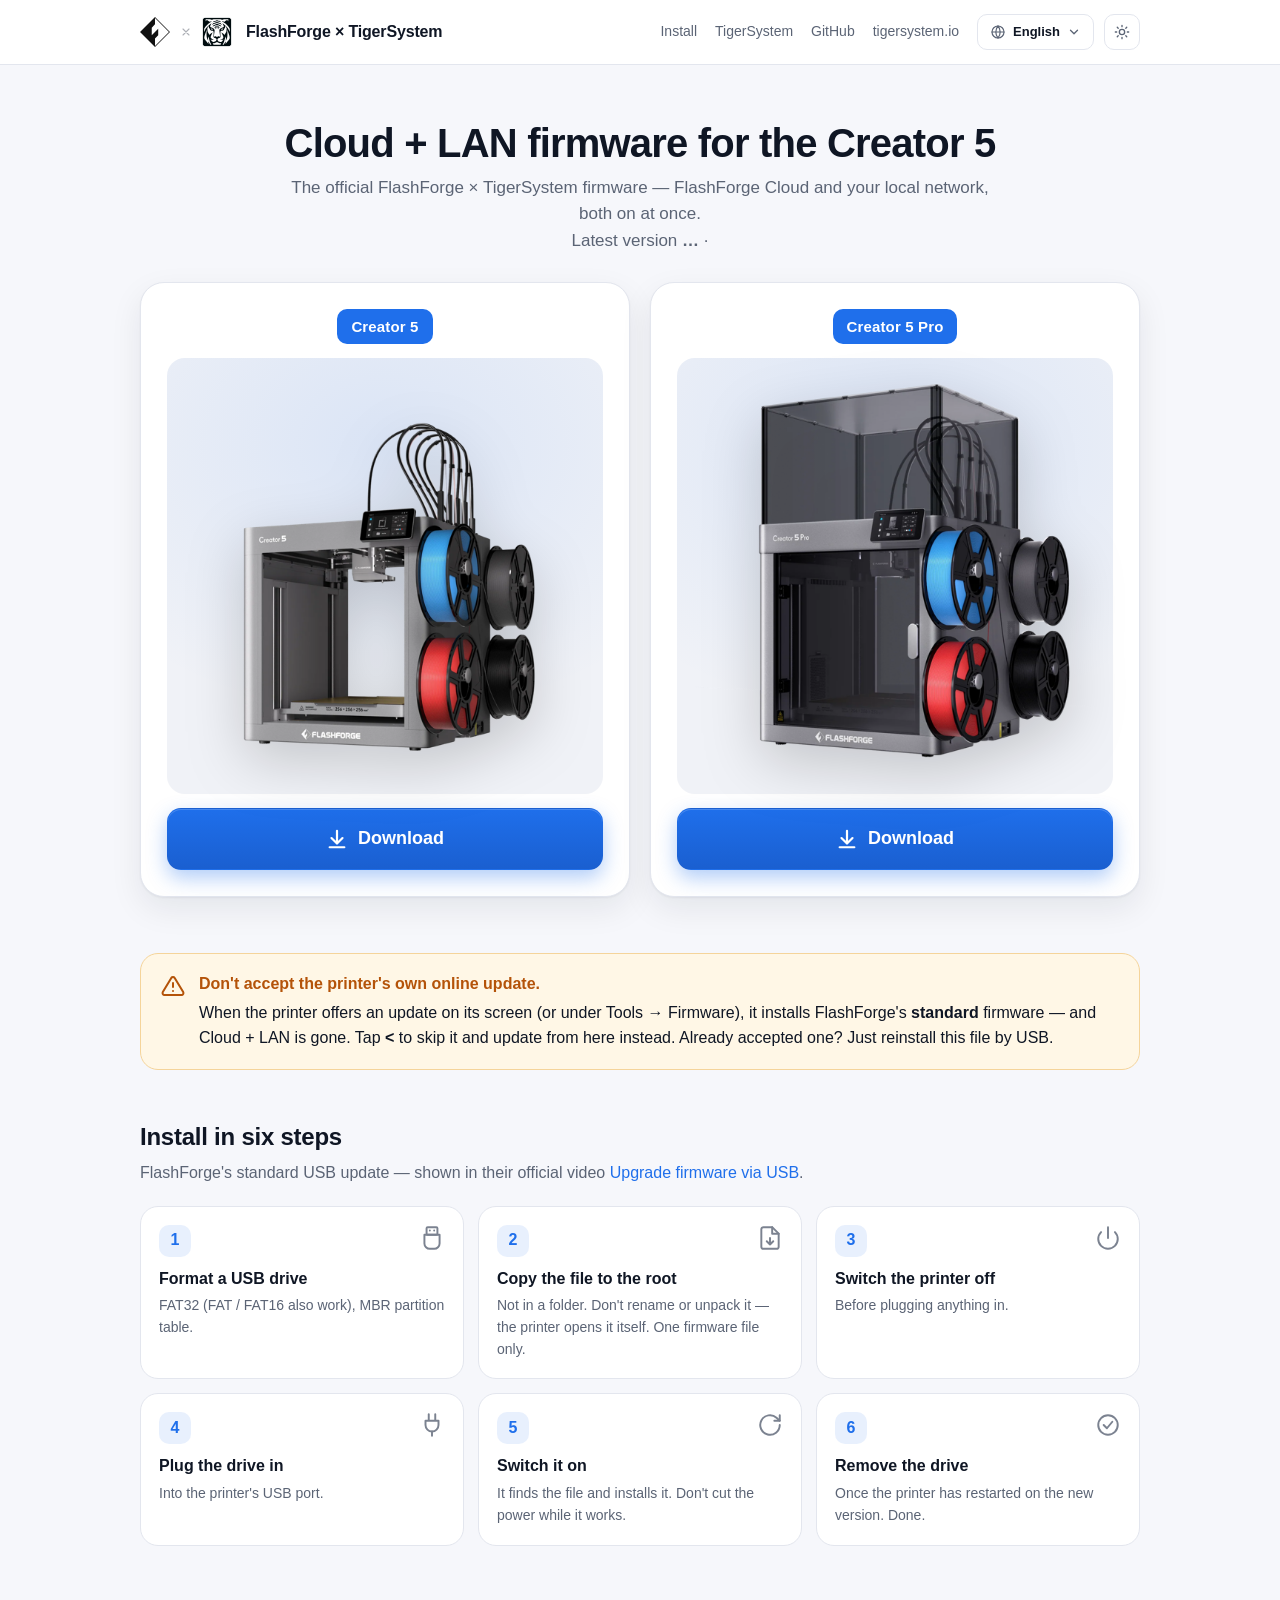
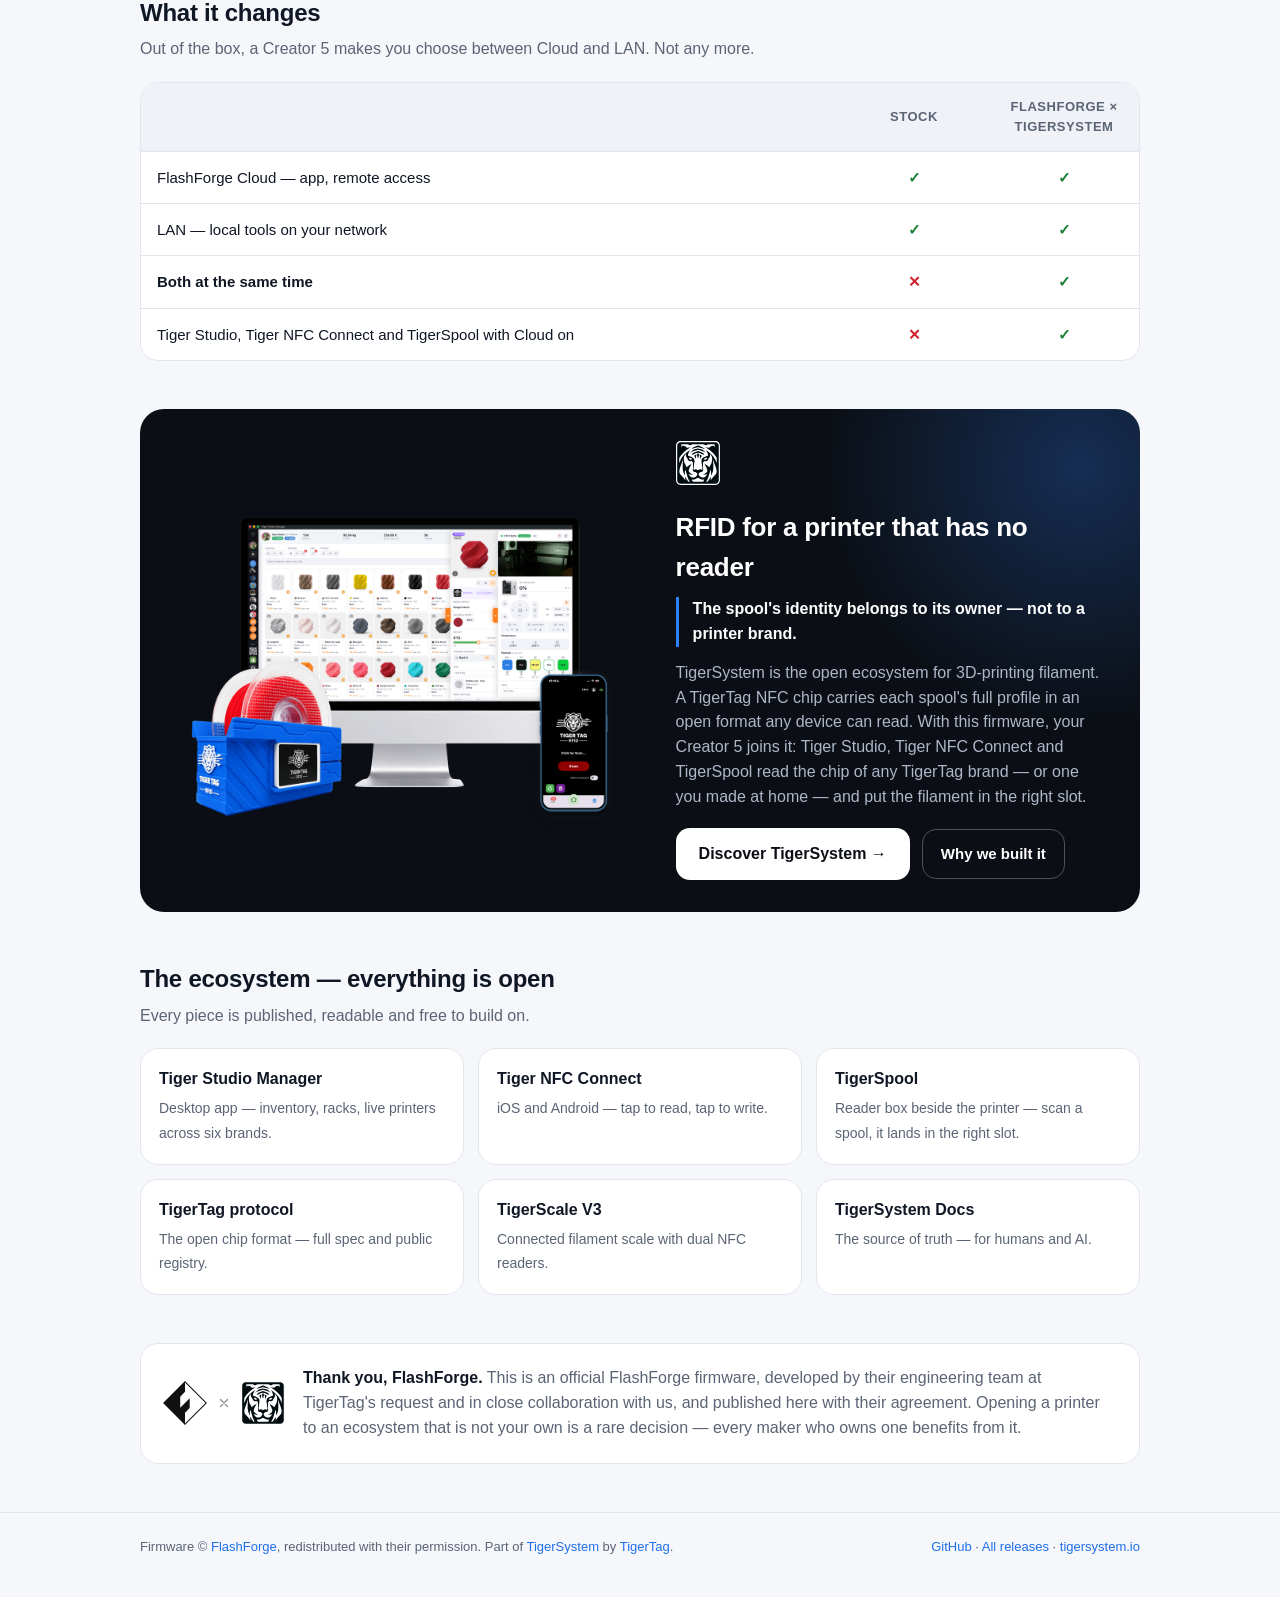
==== commit 74f9401b: "Pages: styled language menu (keyboard-accessible listbox, not the native select) + light/dark toggle" ====
--- a/index.html
+++ b/index.html
@@ -10,6 +10,22 @@
 <meta property="og:image" content="https://tigertag-project.github.io/FlashForge-TigerTag-Creator5-Firmware-Lan-and-Cloud/assets/hero-tigersystem-ecosystem.png">
 <link rel="icon" href="assets/tigersystem-icon-framed.svg" type="image/svg+xml">
 <link rel="stylesheet" href="download/style.css">
+<script>
+  /* Theme before first paint: the visitor's pick, else the system's. */
+  (function () {
+    try { var t = localStorage.getItem('ffgfw.theme'); if (t === 'light' || t === 'dark') document.documentElement.setAttribute('data-theme', t); } catch (e) {}
+    document.addEventListener('DOMContentLoaded', function () {
+      var b = document.getElementById('themeBtn'); if (!b) return;
+      b.addEventListener('click', function () {
+        var root = document.documentElement;
+        var cur = root.getAttribute('data-theme') || (matchMedia('(prefers-color-scheme: dark)').matches ? 'dark' : 'light');
+        var next = cur === 'dark' ? 'light' : 'dark';
+        root.setAttribute('data-theme', next);
+        try { localStorage.setItem('ffgfw.theme', next); } catch (e) {}
+      });
+    });
+  })();
+</script>
 </head>
 <body>
 <header class="topbar">
@@ -28,7 +44,11 @@
         <a href="https://github.com/TigerTag-Project/FlashForge-TigerTag-Creator5-Firmware-Lan-and-Cloud">GitHub</a>
         <a href="https://tigersystem.io">tigersystem.io</a>
       </nav>
-      <label class="lang"><svg viewBox="0 0 24 24" fill="none" stroke="currentColor" stroke-width="1.8" stroke-linecap="round" stroke-linejoin="round" aria-hidden="true"><circle cx="12" cy="12" r="9"/><path d="M3 12h18M12 3a14 14 0 0 1 0 18M12 3a14 14 0 0 0 0 18"/></svg><select id="lang" aria-label="Language"><option value="en">English</option></select></label>
+      <div class="lang" id="langMenu">
+        <button class="ctl" id="langBtn" type="button" aria-haspopup="listbox" aria-expanded="false" aria-label="Language"><svg viewBox="0 0 24 24" fill="none" stroke="currentColor" stroke-width="1.8" stroke-linecap="round" stroke-linejoin="round" aria-hidden="true"><circle cx="12" cy="12" r="9"/><path d="M3 12h18M12 3a14 14 0 0 1 0 18M12 3a14 14 0 0 0 0 18"/></svg><span id="langLabel">English</span><svg class="chev" viewBox="0 0 24 24" fill="none" stroke="currentColor" stroke-width="2.2" stroke-linecap="round" stroke-linejoin="round" aria-hidden="true"><path d="m6 9 6 6 6-6"/></svg></button>
+        <ul class="lang-list" id="langList" role="listbox" aria-label="Language" tabindex="-1"></ul>
+      </div>
+      <button class="ctl theme-btn" id="themeBtn" type="button" aria-label="Light / dark"><svg class="sun" viewBox="0 0 24 24" fill="none" stroke="currentColor" stroke-width="2" stroke-linecap="round" stroke-linejoin="round" aria-hidden="true"><circle cx="12" cy="12" r="4"/><path d="M12 2v2M12 20v2M4.9 4.9l1.4 1.4M17.7 17.7l1.4 1.4M2 12h2M20 12h2M4.9 19.1l1.4-1.4M17.7 6.3l1.4-1.4"/></svg><svg class="moon" viewBox="0 0 24 24" fill="none" stroke="currentColor" stroke-width="2" stroke-linecap="round" stroke-linejoin="round" aria-hidden="true"><path d="M21 12.8A9 9 0 1 1 11.2 3a7 7 0 0 0 9.8 9.8z"/></svg></button>
     </div>
   </div>
 </header>
--- a/download/style.css
+++ b/download/style.css
@@ -18,8 +18,29 @@
   --radius: 18px;
   color-scheme: light;
 }
+/* Dark theme: the system preference unless the visitor picked one
+   (<html data-theme="light|dark">, set by the toggle, remembered locally). */
+:root[data-theme="dark"] {
+    --bg: #0b0e14;
+    --surface: #131822;
+    --surface-2: #1a2030;
+    --border: #262e3f;
+    --text: #e8ecf4;
+    --muted: #97a1b5;
+    --primary: #2f81f7;
+    --primary-2: #1f6feb;
+    --primary-soft: rgba(47, 129, 247, .14);
+    --warn: #f0b252;
+    --warn-soft: rgba(240, 178, 82, .08);
+    --warn-border: rgba(240, 178, 82, .35);
+    --ok: #3fb950;
+    --shadow: 0 1px 2px rgba(0, 0, 0, .3), 0 16px 40px rgba(0, 0, 0, .35);
+    color-scheme: dark;
+}
+:root[data-theme="dark"] .ff-mark--light { display: none; }
+:root[data-theme="dark"] .ff-mark--dark  { display: inline-block; }
 @media (prefers-color-scheme: dark) {
-  :root {
+  :root:not([data-theme="light"]) {
     --bg: #0b0e14;
     --surface: #131822;
     --surface-2: #1a2030;
@@ -36,8 +57,8 @@
     --shadow: 0 1px 2px rgba(0, 0, 0, .3), 0 16px 40px rgba(0, 0, 0, .35);
     color-scheme: dark;
   }
-  .ff-mark--light { display: none; }
-  .ff-mark--dark  { display: inline-block; }
+  :root:not([data-theme="light"]) .ff-mark--light { display: none; }
+  :root:not([data-theme="light"]) .ff-mark--dark  { display: inline-block; }
 }
 * { box-sizing: border-box; }
 html { -webkit-text-size-adjust: 100%; }
@@ -127,7 +148,10 @@
 .copy { font-size: 12px; padding: 6px 10px; border-radius: 8px; }
 
 /* ── Sections ────────────────────────────────────────────────────────────── */
-section { padding: 40px 0 0; }
+/* Every section is also a .wrap, whose `margin: 0 auto` + `padding: 0 20px`
+   outrank a bare `section` rule — the gap came out as 0 and cards sat flush.
+   `section.wrap` is more specific than `.wrap`, so this one holds. */
+section.wrap { margin-top: 48px; }
 section h2 { font-size: 24px; letter-spacing: -.01em; margin: 0 0 6px; }
 section .sub { color: var(--muted); margin: 0 0 20px; }
 
@@ -233,22 +257,73 @@
 .ts .btn-outline:hover { background: rgba(255, 255, 255, .08); }
 @media (max-width: 860px) { .ts { grid-template-columns: 1fr; padding: 22px; } }
 
-/* ── Language picker ─────────────────────────────────────────────────────── */
-.topbar-right { display: flex; align-items: center; gap: 18px; }
-.lang {
-  display: inline-flex; align-items: center; gap: 6px; color: var(--muted);
-  border: 1px solid var(--border); border-radius: 10px; padding: 0 4px 0 9px; height: 34px; background: var(--surface);
-}
-.lang svg { width: 16px; height: 16px; flex: none; }
-.lang select {
-  font: inherit; font-size: 13px; color: var(--text); background: transparent; border: 0; outline: none;
-  padding: 6px 4px; cursor: pointer;
-}
-.lang:focus-within { border-color: var(--primary); }
+/* ── Header controls: language menu + theme toggle ───────────────────────── */
+.topbar-right { display: flex; align-items: center; gap: 10px; }
+.topbar-right nav { margin-right: 8px; }
+.ctl {
+  display: inline-flex; align-items: center; gap: 7px; height: 36px; padding: 0 12px;
+  font: inherit; font-size: 13px; font-weight: 600; color: var(--text); cursor: pointer;
+  background: var(--surface); border: 1px solid var(--border); border-radius: 10px;
+  transition: background .15s, border-color .15s;
+}
+.ctl:hover { background: var(--surface-2); }
+.ctl:focus-visible { outline: 2px solid var(--primary); outline-offset: 2px; }
+.ctl svg { width: 16px; height: 16px; flex: none; color: var(--muted); }
+.ctl .chev { width: 14px; height: 14px; transition: transform .15s; }
+.lang { position: relative; }
+.lang[data-open] .chev { transform: rotate(180deg); }
+.lang-list {
+  position: absolute; right: 0; top: calc(100% + 8px); z-index: 20; min-width: 236px;
+  margin: 0; padding: 6px; list-style: none;
+  background: var(--surface); border: 1px solid var(--border); border-radius: 14px; box-shadow: var(--shadow);
+  opacity: 0; transform: translateY(-4px); pointer-events: none; transition: opacity .14s, transform .14s;
+}
+.lang[data-open] .lang-list { opacity: 1; transform: none; pointer-events: auto; }
+.lang-list li {
+  display: flex; align-items: center; gap: 10px;
+  padding: 8px 10px; border-radius: 9px; font-size: 14px; cursor: pointer; color: var(--text);
+  white-space: nowrap;
+}
+.lang-list li span { flex: 1; }
+.lang-list li:hover, .lang-list li.is-focus { background: var(--surface-2); }
+.lang-list li[aria-selected="true"] { color: var(--primary); font-weight: 700; }
+.lang-list li .tick { width: 16px; height: 16px; visibility: hidden; }
+.lang-list li[aria-selected="true"] .tick { visibility: visible; }
+.lang-list li small { color: var(--muted); font-weight: 500; font-size: 11px; text-transform: uppercase; min-width: 36px; text-align: right; }
+.theme-btn { width: 36px; padding: 0; justify-content: center; }
+.theme-btn .moon { display: none; }
+:root[data-theme="dark"] .theme-btn .sun { display: none; }
+:root[data-theme="dark"] .theme-btn .moon { display: inline; }
+@media (prefers-color-scheme: dark) {
+  :root:not([data-theme="light"]) .theme-btn .sun { display: none; }
+  :root:not([data-theme="light"]) .theme-btn .moon { display: inline; }
+}
 .home-head { text-align: center; max-width: 720px; margin: 0 auto 28px; }
 @media (max-width: 560px) {
   .brand span { display: none; }            /* the two marks say it; the name crowded the bar */
   .brand img { height: 26px; }
-  .lang { height: 32px; padding-left: 7px; }
-  .lang select { max-width: 120px; font-size: 13px; }
-}
+  .ctl { height: 34px; padding: 0 10px; }
+  .theme-btn { width: 34px; padding: 0; }
+}
+
+/* ── Model switch (Creator 5 ⇄ Creator 5 Pro) ───────────────────────────── */
+.model-switch {
+  display: flex; gap: 6px; width: fit-content; max-width: 100%; margin: 0 auto 20px;
+  padding: 6px; background: var(--surface); border: 1px solid var(--border); border-radius: 18px;
+  box-shadow: var(--shadow);
+}
+.model-tab {
+  display: inline-flex; align-items: center; gap: 10px; min-width: 0;
+  padding: 8px 22px 8px 8px; border-radius: 12px; color: var(--muted);
+  font-weight: 700; font-size: 17px; white-space: nowrap;
+  transition: background .15s, color .15s;
+}
+.model-tab:hover { background: var(--surface-2); color: var(--text); text-decoration: none; }
+.model-tab img { width: 52px; height: 52px; object-fit: contain; border-radius: 8px; background: var(--surface-2); }
+.model-tab.is-active { background: var(--primary); color: #fff; }
+.model-tab.is-active img { background: rgba(255, 255, 255, .92); }
+@media (max-width: 560px) {
+  .model-switch { width: 100%; }
+  .model-tab { flex: 1 1 0; justify-content: center; padding: 8px 10px 8px 6px; font-size: 14px; gap: 6px; }
+  .model-tab img { width: 32px; height: 32px; }
+}
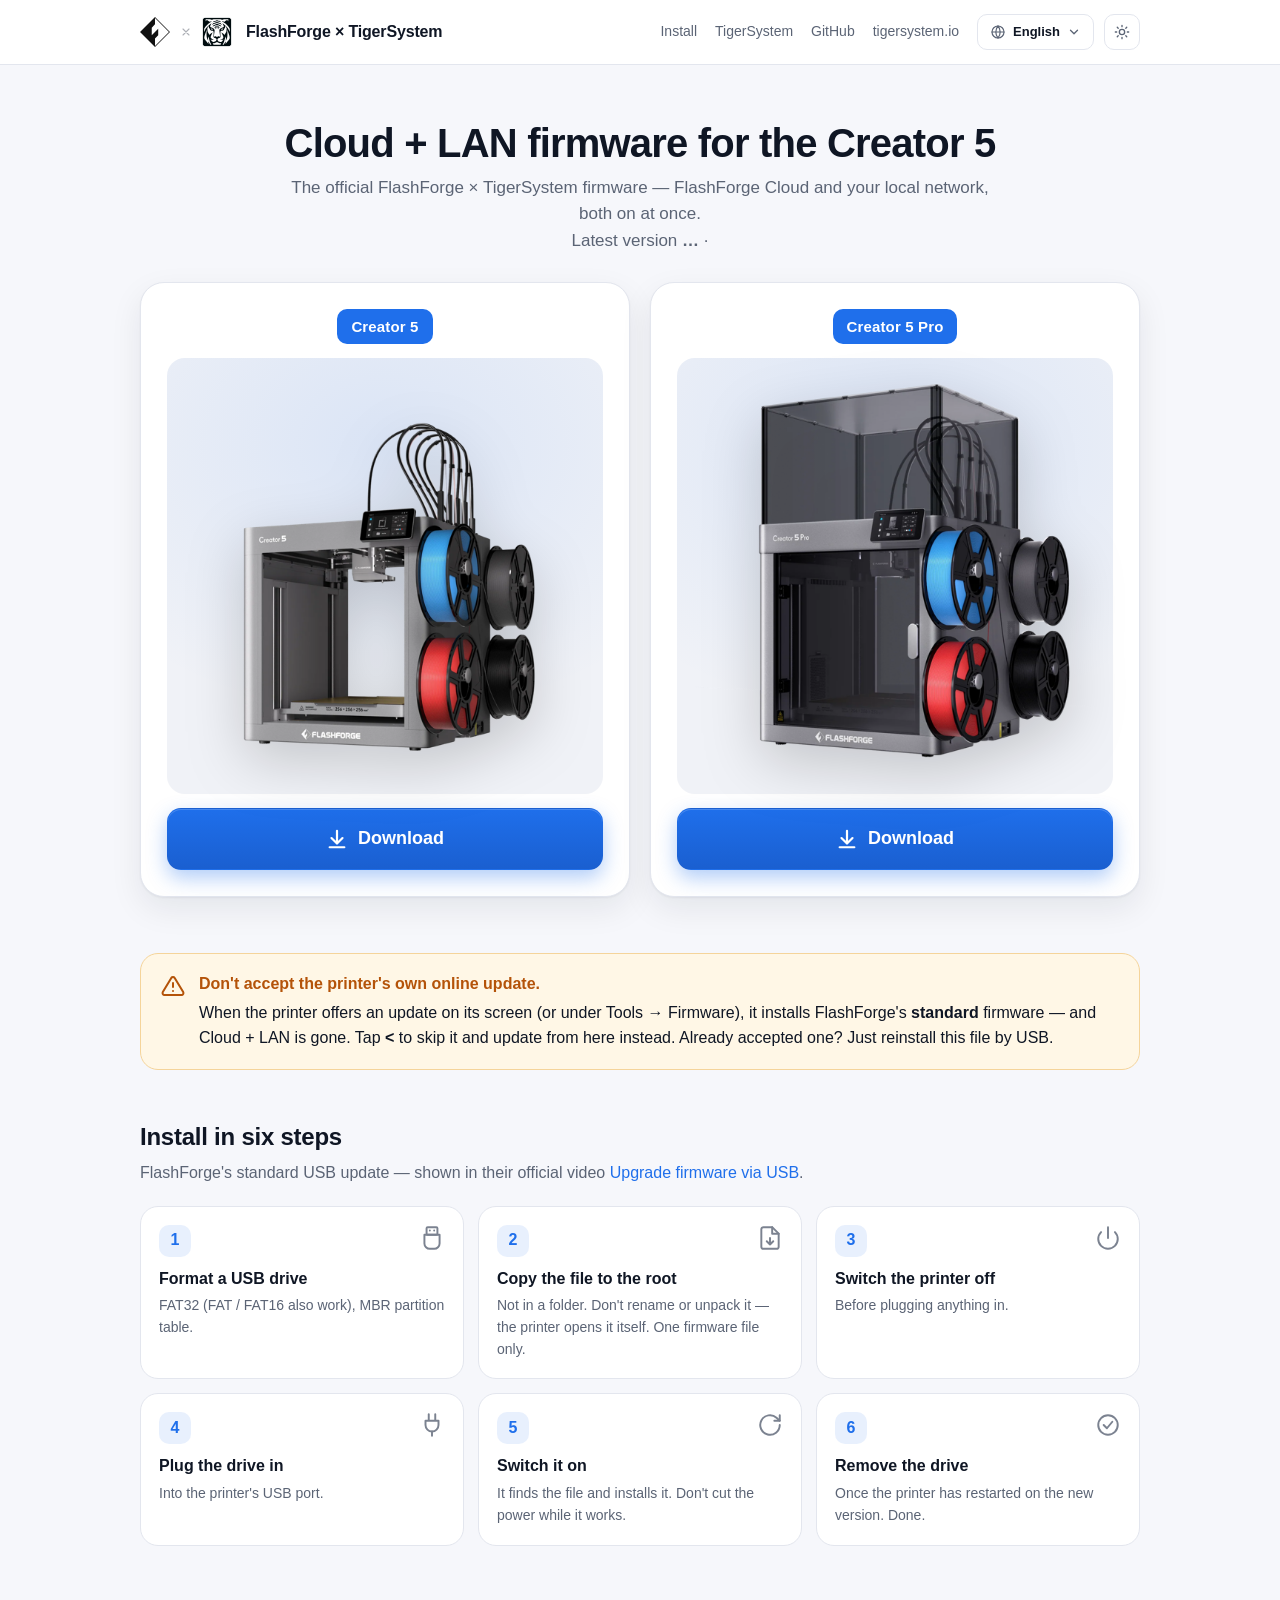
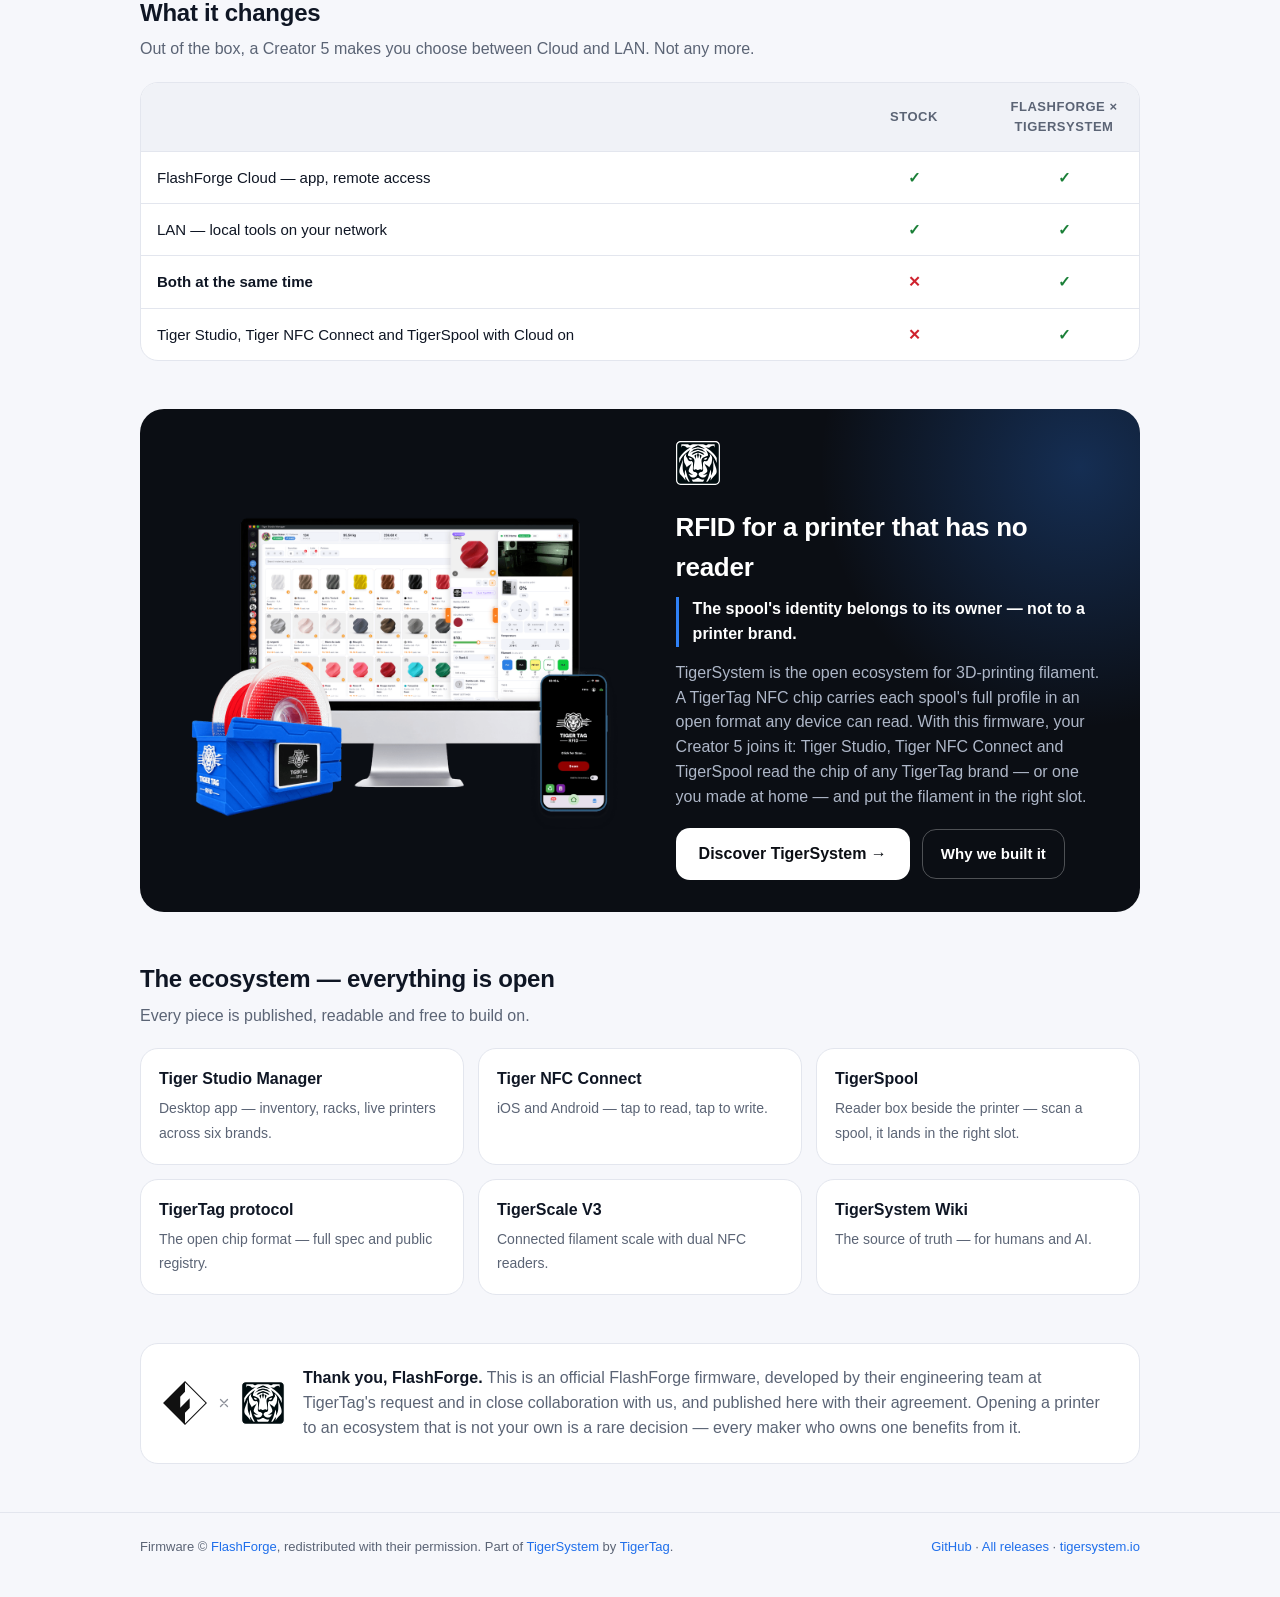
==== commit 92efcba8: "Link TigerSystem docs on the wiki (wiki.tigersystem.io), not GitHub's raw file view — README, pages," ====
--- a/index.html
+++ b/index.html
@@ -128,7 +128,7 @@
       filament in the right slot.</p>
       <div class="actions">
         <a class="btn btn-light" href="https://tigersystem.io" data-i18n="ts.cta">Discover TigerSystem →</a>
-        <a class="btn btn-outline" href="https://github.com/TigerTag-Project/TigerSystem-Docs/blob/main/docs/vision/why-tigersystem.md" data-i18n="ts.why">Why we built it</a>
+        <a class="btn btn-outline" href="https://wiki.tigersystem.io/vision/why-tigersystem/" data-i18n="ts.why">Why we built it</a>
       </div>
     </div>
   </div>
@@ -139,11 +139,11 @@
   <p class="sub" data-i18n="eco.sub">Every piece is published, readable and free to build on.</p>
   <div class="eco">
     <a href="https://github.com/TigerTag-Project/TigerTag-Studio-Manager"><b>Tiger Studio Manager</b><span data-i18n="eco.studio">Desktop app — inventory, racks, live printers across six brands.</span></a>
-    <a href="https://github.com/TigerTag-Project/TigerSystem-Docs/blob/main/docs/products/tigertag-connect.md"><b>Tiger NFC Connect</b><span data-i18n="eco.nfc">iOS and Android — tap to read, tap to write.</span></a>
+    <a href="https://wiki.tigersystem.io/products/tigertag-connect/"><b>Tiger NFC Connect</b><span data-i18n="eco.nfc">iOS and Android — tap to read, tap to write.</span></a>
     <a href="https://github.com/TigerTag-Project/TigerSpool-RFID"><b>TigerSpool</b><span data-i18n="eco.spool">Reader box beside the printer — scan a spool, it lands in the right slot.</span></a>
     <a href="https://github.com/TigerTag-Project/TigerTag-RFID-Guide"><b data-i18n="eco.proto.b">TigerTag protocol</b><span data-i18n="eco.proto">The open chip format — full spec and public registry.</span></a>
     <a href="https://github.com/TigerTag-Project/Tiger-Scale-V3"><b>TigerScale V3</b><span data-i18n="eco.scale">Connected filament scale with dual NFC readers.</span></a>
-    <a href="https://github.com/TigerTag-Project/TigerSystem-Docs"><b>TigerSystem Docs</b><span data-i18n="eco.docs">The source of truth — for humans and AI.</span></a>
+    <a href="https://wiki.tigersystem.io/"><b>TigerSystem Wiki</b><span data-i18n="eco.docs">The source of truth — for humans and AI.</span></a>
   </div>
 </section>
 
